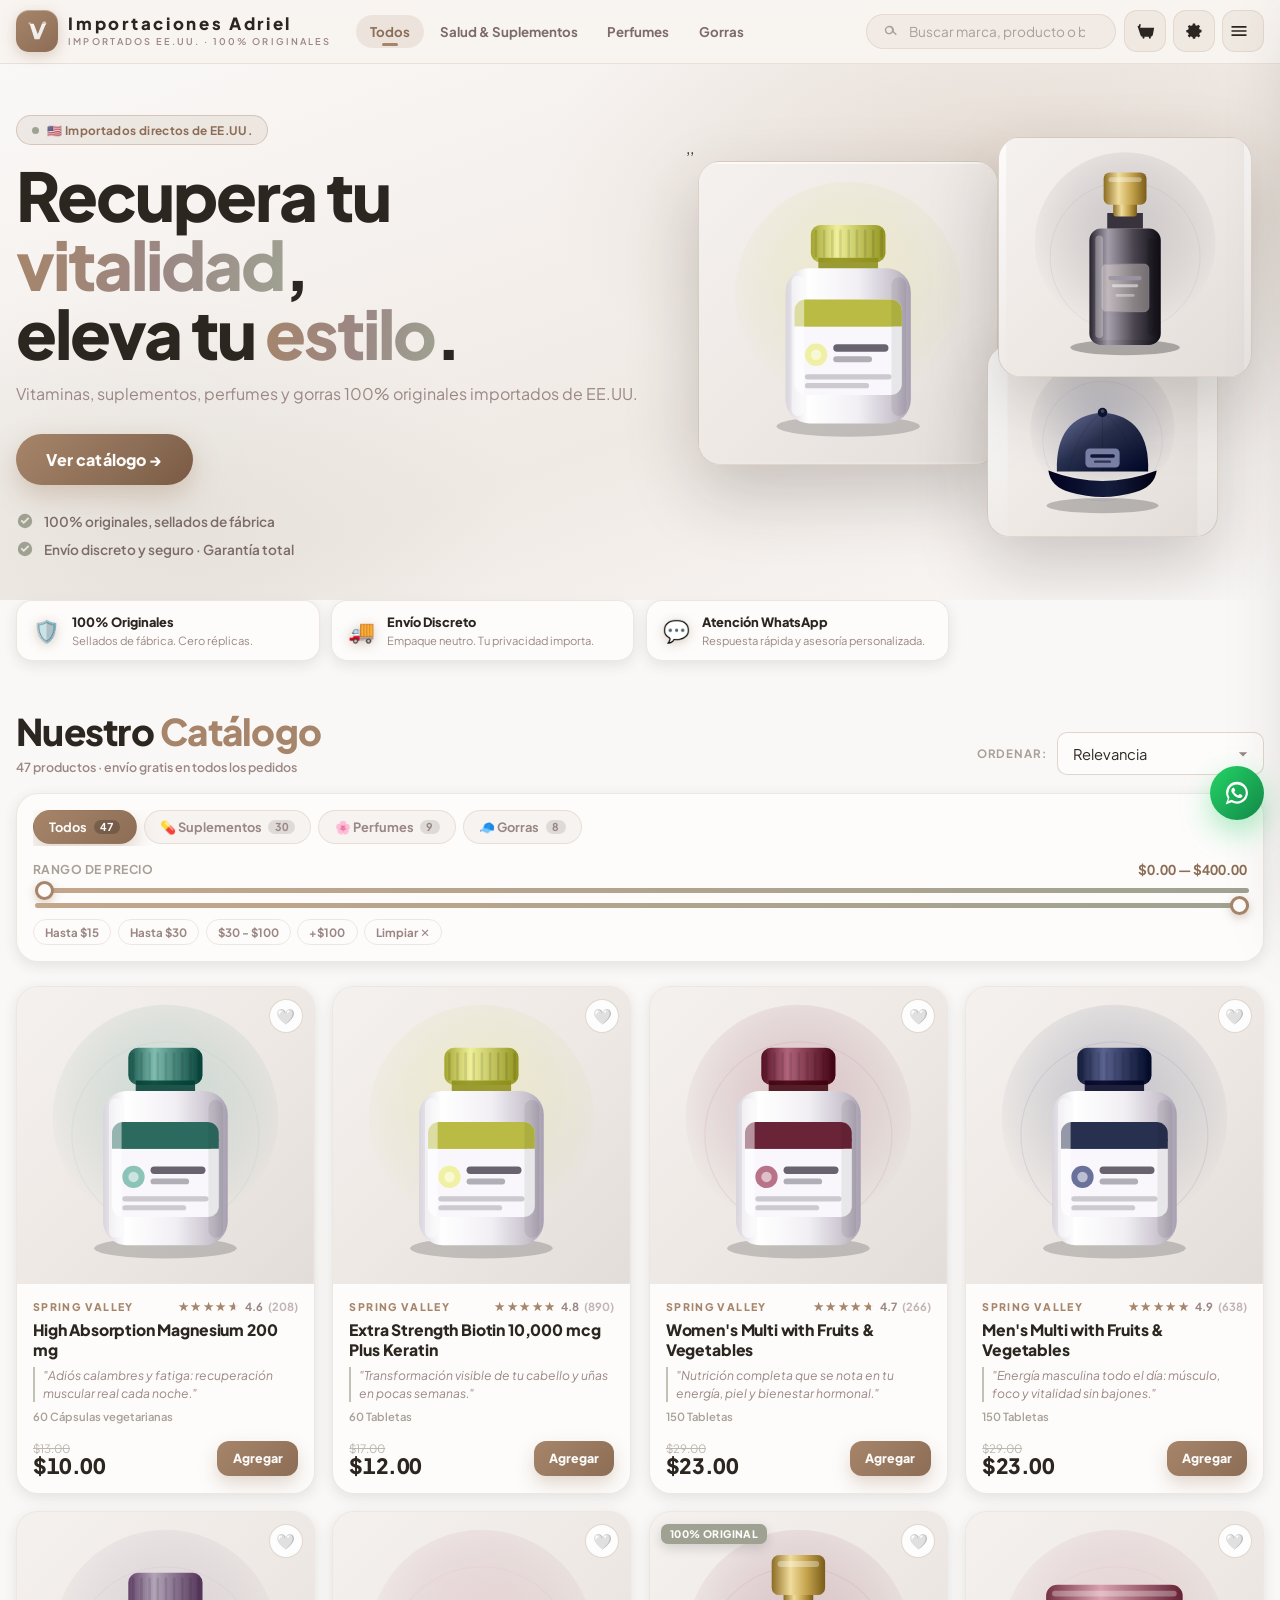
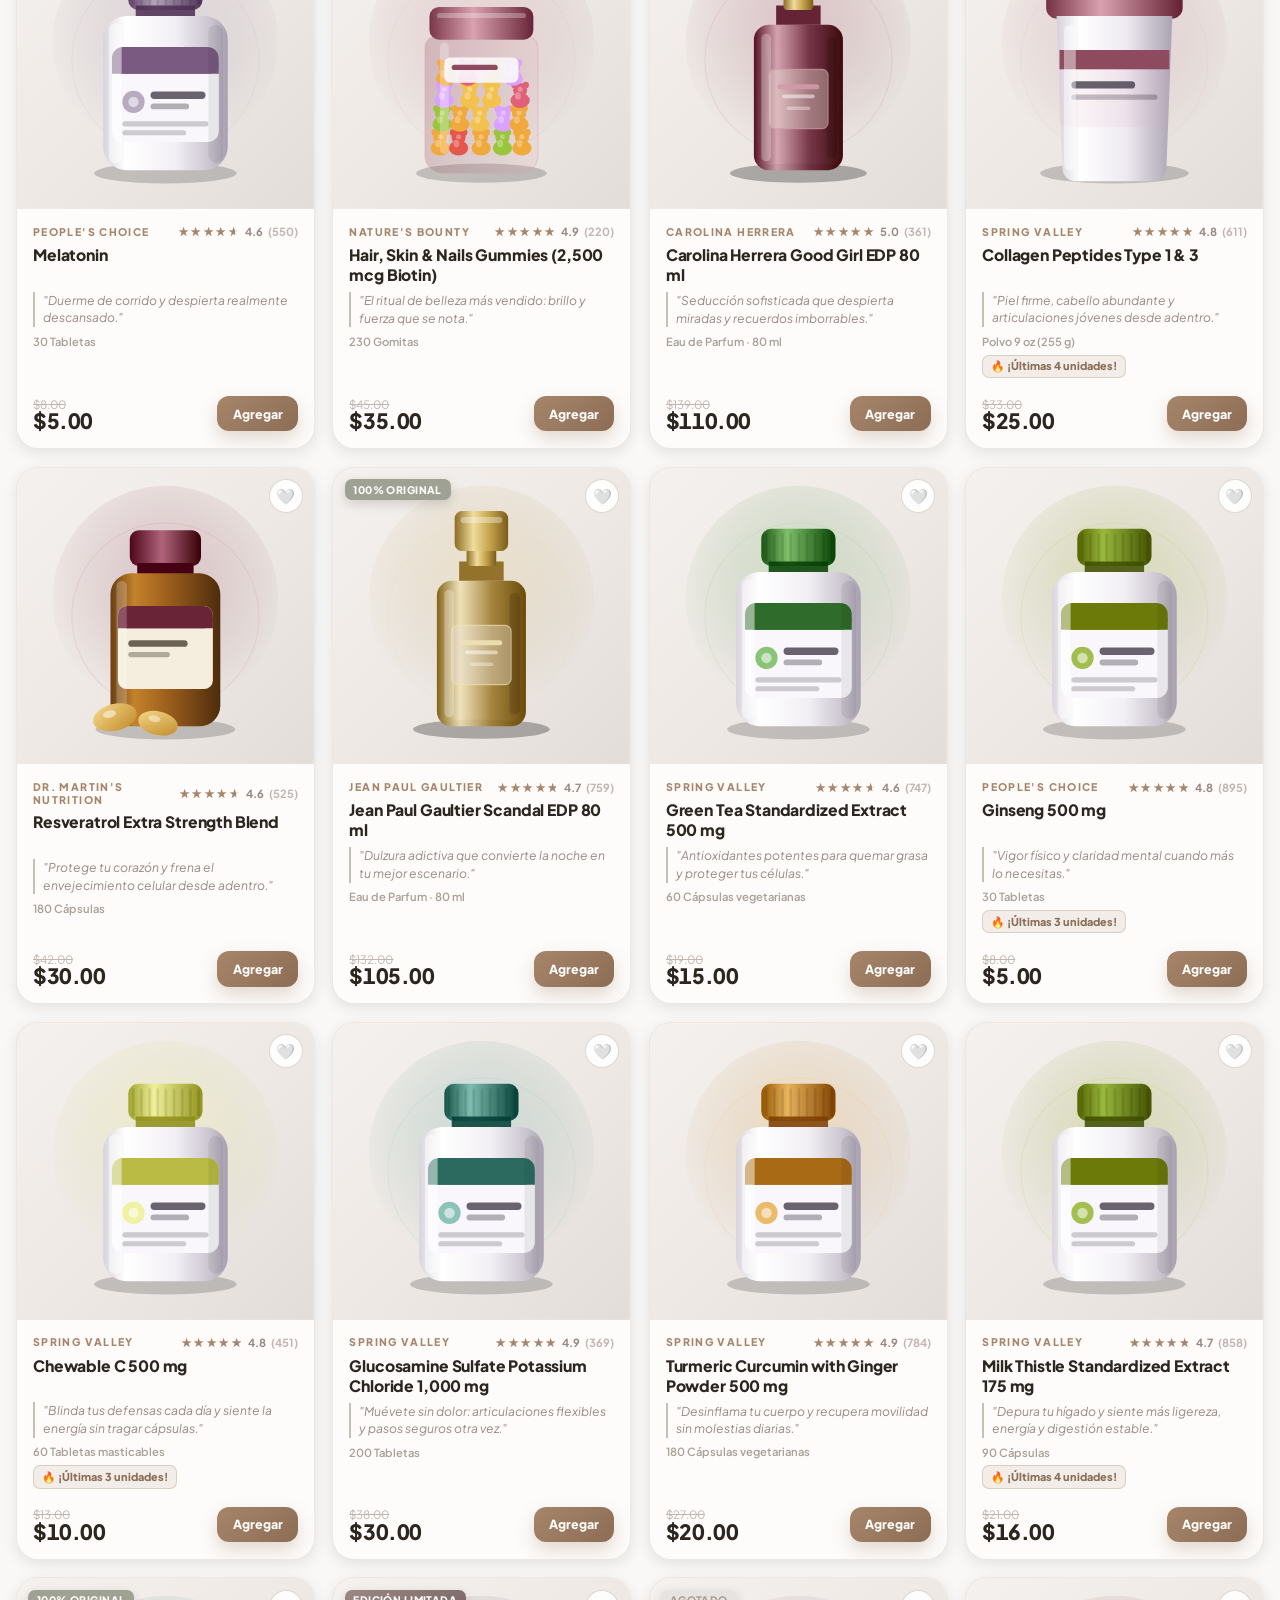
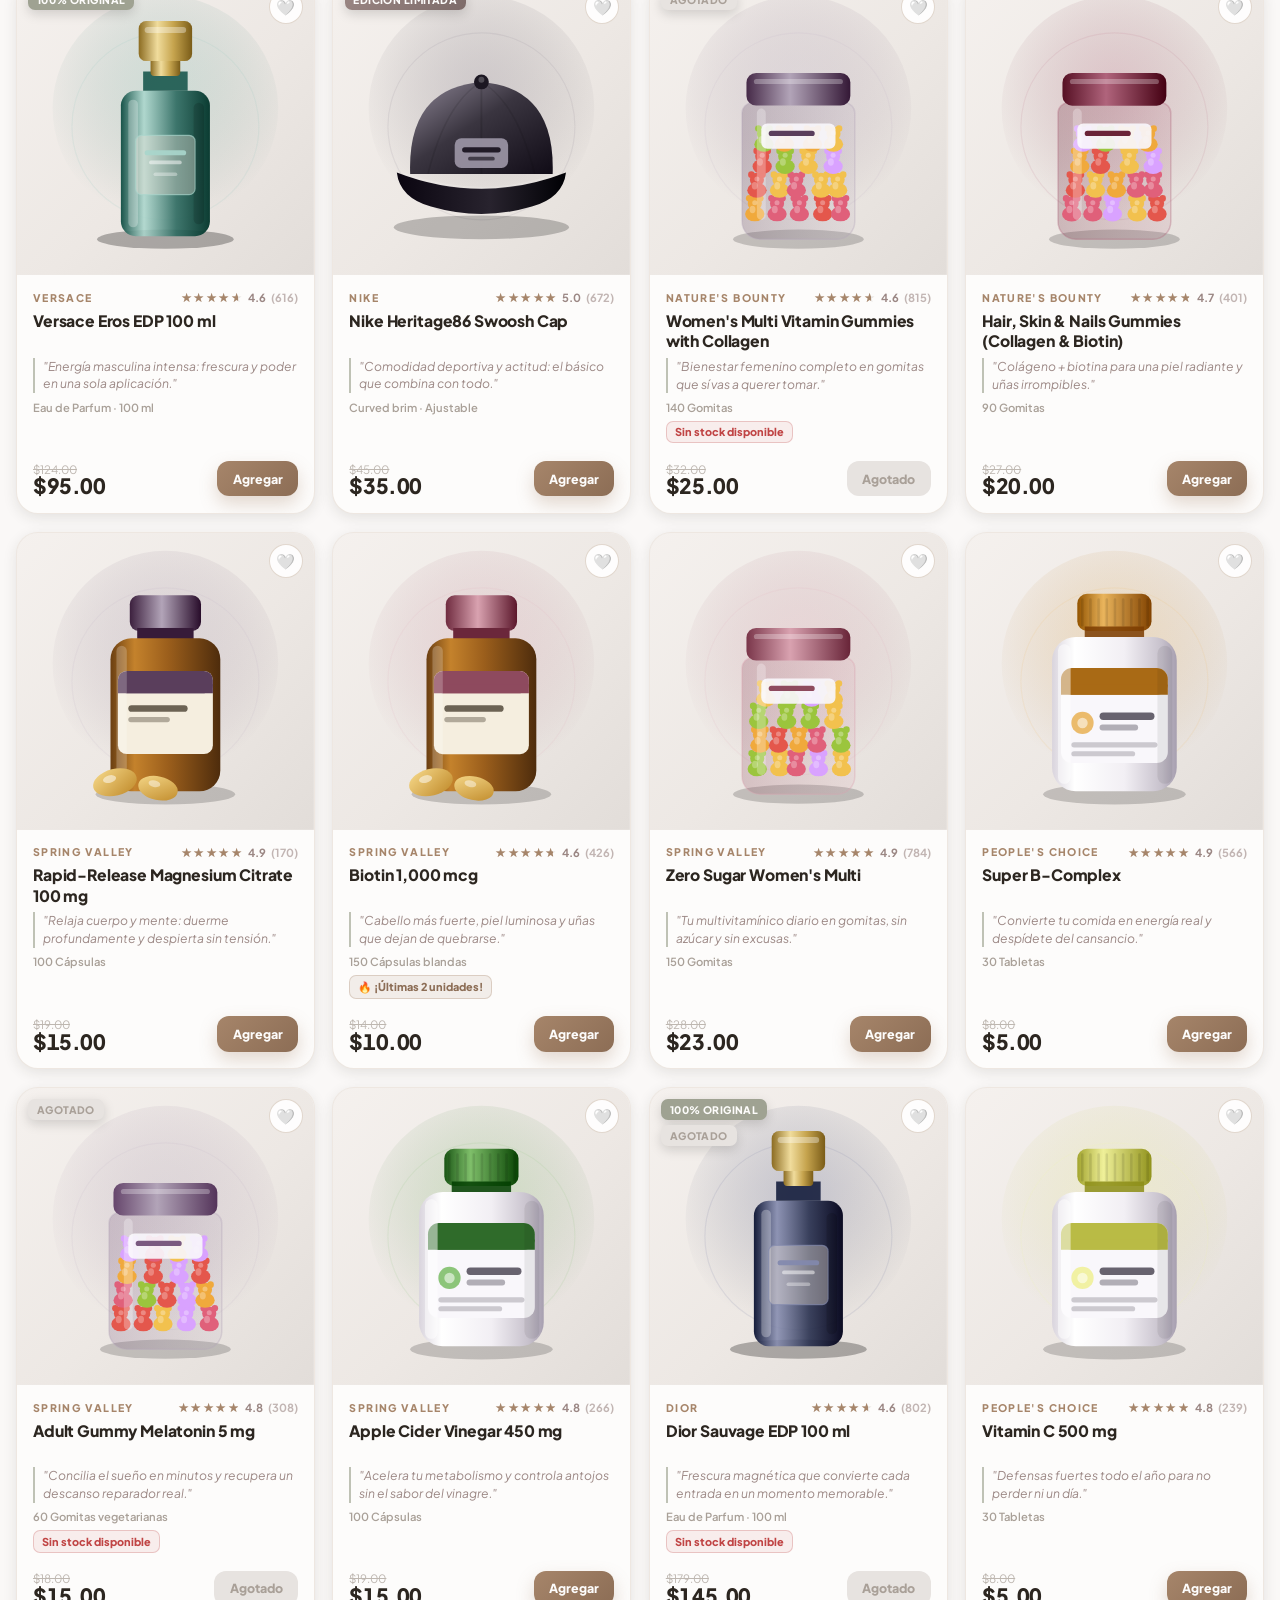
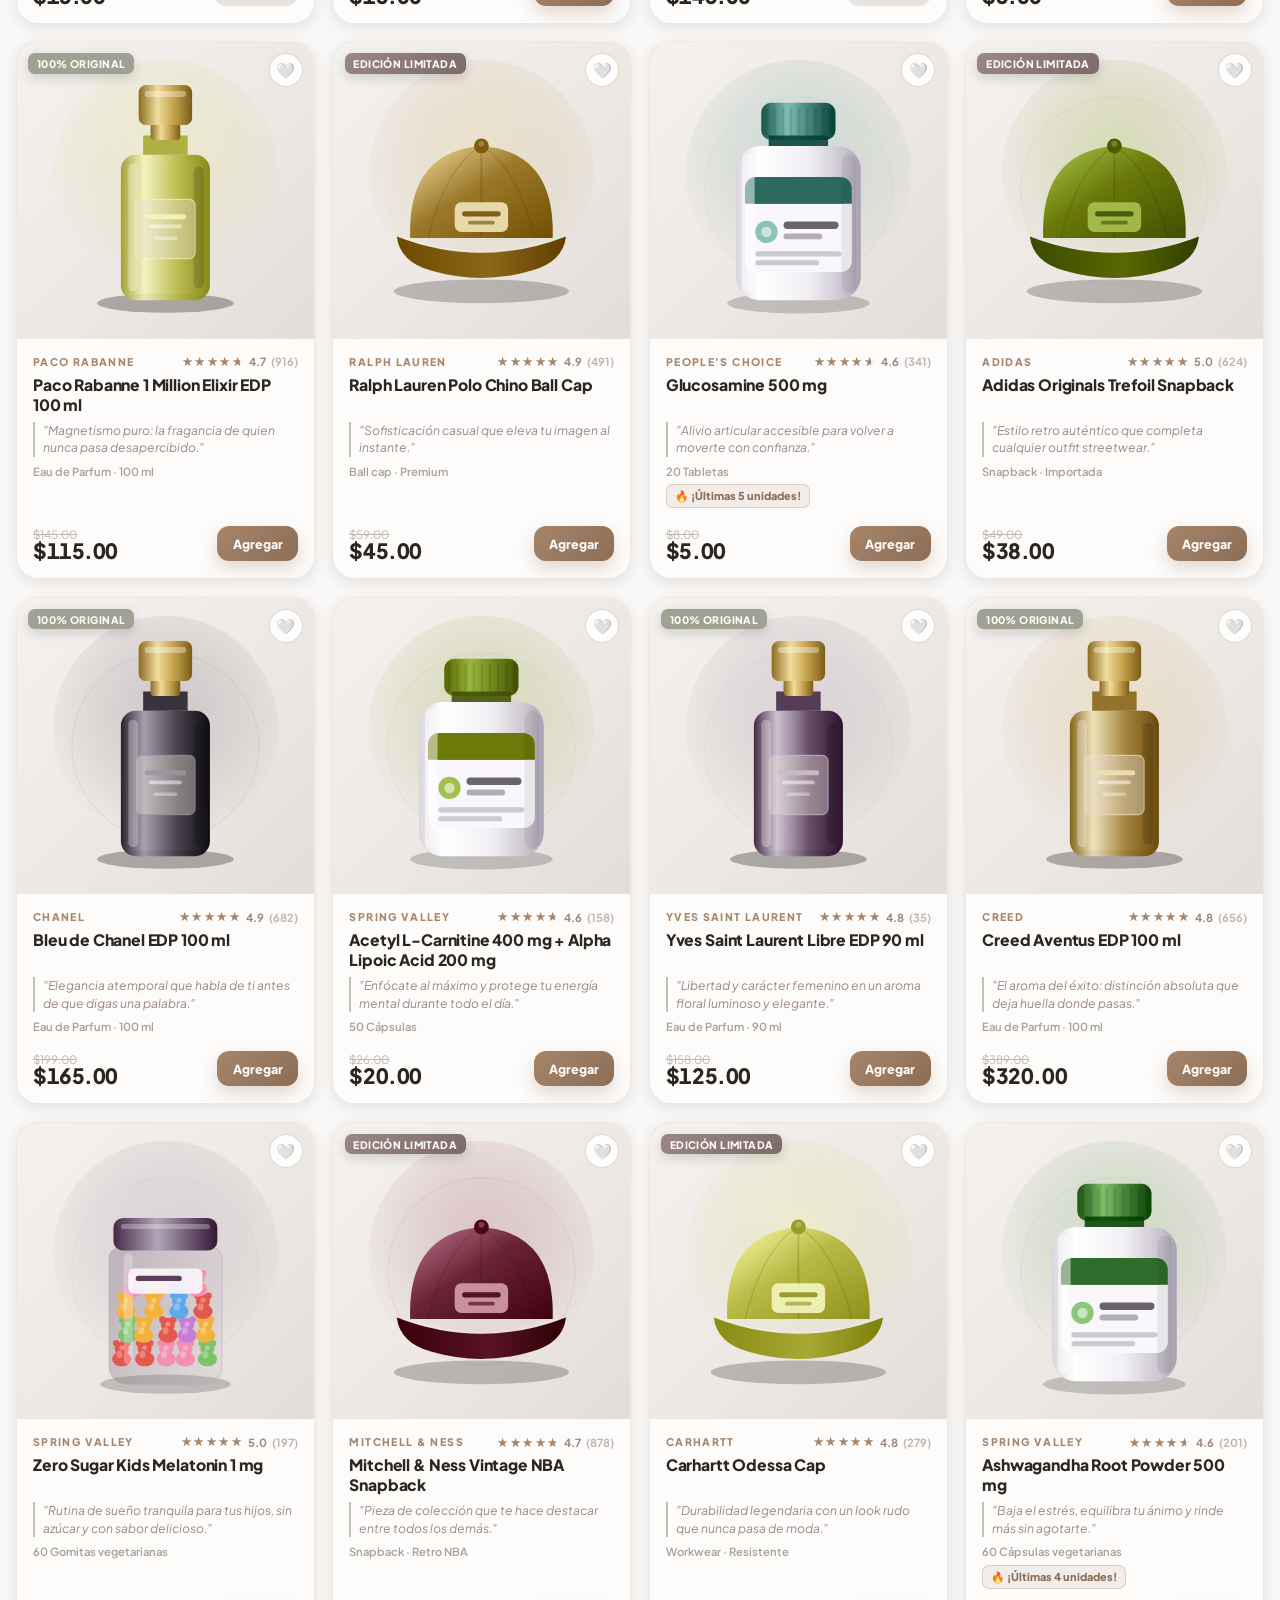
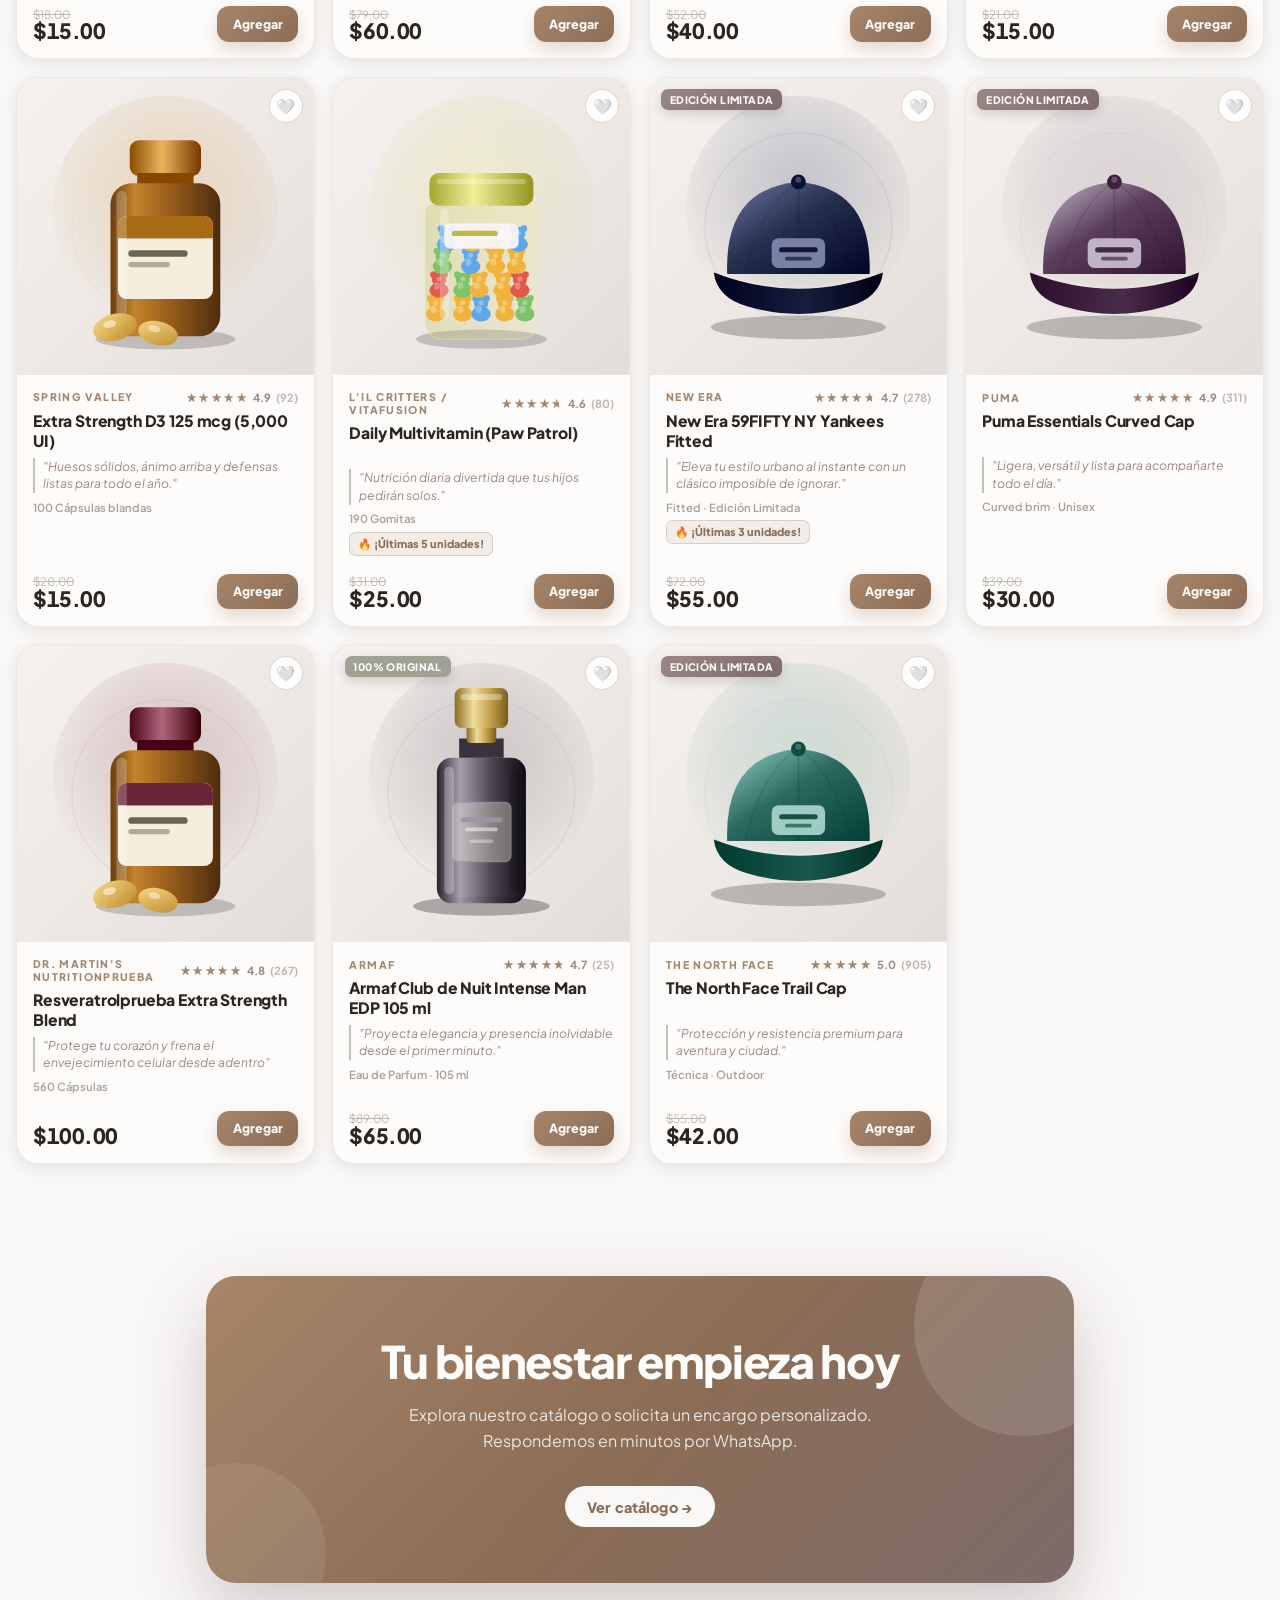
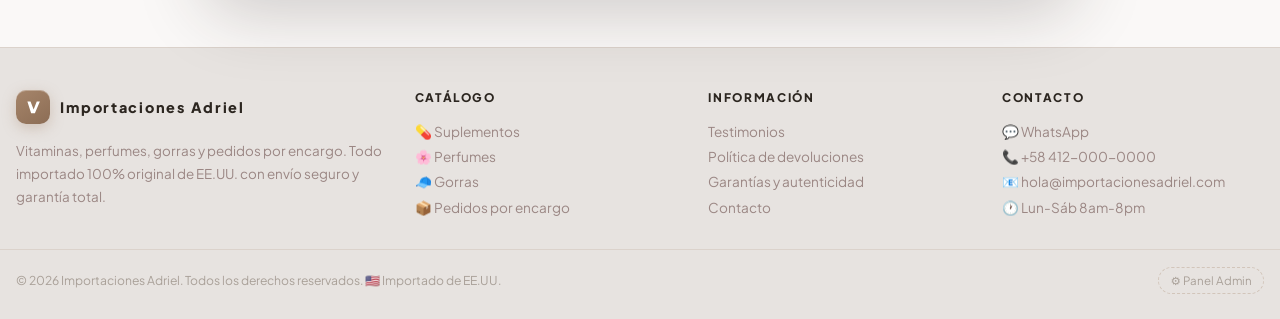
==== index.html @ 56ba7551 "inicio proyecto Tienda web" ====
<!DOCTYPE html>
<html lang="es">

<head>
  <meta charset="UTF-8" />
  <meta name="viewport" content="width=device-width, initial-scale=1.0" />
  <title>Importaciones Adriel · Productos Importados 100% Originales de EE.UU.</title>
  <meta name="description"
    content="Vitaminas, suplementos, perfumes y gorras importadas 100% originales de EE.UU. Pedidos por encargo de Amazon, Shein y más. Envío seguro y garantía total." />
  <link rel="icon"
    href="data:image/svg+xml,%3Csvg xmlns='http://www.w3.org/2000/svg' viewBox='0 0 64 64'%3E%3Crect width='64' height='64' rx='16' fill='%23A6856A'/%3E%3Cpath d='M16 18h9l11 26 11-26h9L38 50h-10z' fill='%23FDFCFB'/%3E%3C/svg%3E" />
  <link rel="stylesheet" href="styles.css" />
</head>

<body>

  <!-- ══════════ BARRA FLASH (DESACTIVADA; conservar para uso futuro) ══════════
<div class="flashbar" id="flashBar">
  <div class="flashbar-inner">
    <span class="flash-ico">⚡</span>
    <p class="flash-text">
      <strong>OFERTA RELÁMPAGO</strong> · Hasta <strong>-30%</strong> en suplementos, perfumes y gorras seleccionadas
      <span class="flash-timer" id="flashTimer" aria-live="polite">04h 12m 00s</span>
    </p>
    <a href="#tienda" class="flash-cta">Aprovechar ahora →</a>
  </div>
</div> -->

  <!-- ══════════ HEADER ══════════ -->
  <header id="siteHeader" class="hdr">
    <div class="hdr-inner">
      <a href="#" class="brand" aria-label="Importaciones Adriel inicio">
        <span class="brand-mark">
          <svg viewBox="0 0 64 64" aria-hidden="true">
            <defs>
              <linearGradient id="lgBrand" x1="0" y1="0" x2="1" y2="1">
                <stop offset="0" stop-color="#FAF8F7" />
                <stop offset="1" stop-color="#E7E3E0" />
              </linearGradient>
            </defs>
            <path d="M14 14h10l10 26 10-26h10L38 52h-12z" fill="url(#lgBrand)" />
            <circle cx="50" cy="13" r="5" fill="rgba(255,255,255,.55)" />
            <circle cx="14" cy="13" r="3" fill="rgba(255,255,255,.4)" />
          </svg>
        </span>
        <span class="brand-text">Importaciones Adriel<small>Importados EE.UU. · 100% Originales</small></span>
      </a>

      <nav class="nav-desktop" id="navDesktop" aria-label="Categorías">
        <button class="nav-link is-active" data-cat="all">Todos</button>
        <button class="nav-link" data-cat="suplementos">Salud &amp; Suplementos</button>
        <button class="nav-link" data-cat="perfumes">Perfumes</button>
        <button class="nav-link" data-cat="gorras">Gorras</button>
        <!--   <a class="nav-link" href="#encargos">Encargos</a> -->
      </nav>

      <div class="hdr-actions">
        <label class="search-desktop">
          <svg viewBox="0 0 24 24" aria-hidden="true">
            <path d="M10 4a6 6 0 105.2 9l4.3 4.3 1.4-1.4L16.6 11.6A6 6 0 0010 4zm0 2a4 4 0 110 8 4 4 0 010-8z" />
          </svg>
          <input id="searchDesktop" type="search" placeholder="Buscar marca, producto o beneficio…"
            autocomplete="off" />
        </label>
        <button id="cartBtn" class="icon-btn" aria-label="Abrir carrito">
          <svg viewBox="0 0 24 24" aria-hidden="true">
            <path
              d="M7 4h-2l-.6 2H3l3.6 11.2A3 3 0 009.5 19h9a3 3 0 002.9-2.2L23 8H6.2L7 4zm3.2 17.2a1.3 1.3 0 100-2.6 1.3 1.3 0 000 2.6zm7.6 0a1.3 1.3 0 100-2.6 1.3 1.3 0 000 2.6z" />
          </svg>
          <span class="cart-badge" id="cartBadge" style="display:none">0</span>
        </button>
        <button id="adminBtn" class="icon-btn" aria-label="Panel administrativo" title="Panel Admin">
          <svg viewBox="0 0 24 24" aria-hidden="true">
            <path
              d="M12 8.5A3.5 3.5 0 1015.5 12 3.5 3.5 0 0012 8.5zm9 4.9V10.6l-2.2-.4a7.6 7.6 0 00-.8-1.9l1.3-1.8-2-2-1.8 1.3a7.6 7.6 0 00-1.9-.8L13.4 3h-2.8l-.4 2.2a7.6 7.6 0 00-1.9.8L6.5 4.7l-2 2L5.8 8.5a7.6 7.6 0 00-.8 1.9l-2.2.4v2.8l2.2.4a7.6 7.6 0 00.8 1.9l-1.3 1.8 2 2 1.8-1.3a7.6 7.6 0 001.9.8l.4 2.2h2.8l.4-2.2a7.6 7.6 0 001.9-.8l1.8 1.3 2-2-1.3-1.8a7.6 7.6 0 00.8-1.9z" />
          </svg>
        </button>
        <button id="menuBtn" class="icon-btn" aria-label="Menú" aria-expanded="false" style="display:flex"
          aria-controls="mobileNav">
          <svg viewBox="0 0 24 24" aria-hidden="true">
            <path d="M3 6h18v2H3zm0 5h18v2H3zm0 5h18v2H3z" />
          </svg>
        </button>
      </div>
    </div>

    <nav class="mobile-nav" id="mobileNav" style="display:none" aria-label="Categorías móvil">
      <button class="nav-link is-active" data-cat="all">Todos</button>
      <button class="nav-link" data-cat="suplementos">💊 Suplementos</button>
      <button class="nav-link" data-cat="perfumes">🌸 Perfumes</button>
      <button class="nav-link" data-cat="gorras">🧢 Gorras</button>
      <!-- <a class="nav-link" href="#encargos">📦 Encargos</a> -->
    </nav>
  </header>

  <!-- ══════════ HERO ══════════ -->
  <section class="hero" aria-label="Bienvenida">
    <div class="hero-bg" aria-hidden="true"></div>
    <div class="hero-inner">
      <div class="hero-copy">
        <span class="pill"><span class="dot"></span>🇺🇸 Importados directos de EE.UU.</span>
        <h1>Recupera tu <em>vitalidad</em>,<br>eleva tu <em>estilo</em>.</h1>
        <p>Vitaminas, suplementos, perfumes y gorras 100% originales importados de EE.UU.</p><!-- Además, gestionamos tus
          pedidos por encargo de Amazon, Shein y más. -->
        <div class="hero-ctas">
          <a href="#tienda" class="btn btn-primary btn-lg">Ver catálogo →</a>
          <!--  <a href="#encargos" class="btn btn-ghost btn-lg">Hacer un encargo</a> -->
        </div>
        <ul class="hero-points" aria-label="Garantías">
          <li><svg viewBox="0 0 20 20">
              <path d="M10 2a8 8 0 100 16A8 8 0 0010 2zm-1.4 11.4L5.2 10l1.4-1.4 2 2 4.8-4.8 1.4 1.4z" />
            </svg>100% originales, sellados de fábrica</li>
          <!-- <li><svg viewBox="0 0 20 20">
              <path d="M10 2a8 8 0 100 16A8 8 0 0010 2zm-1.4 11.4L5.2 10l1.4-1.4 2 2 4.8-4.8 1.4 1.4z" />
            </svg>Gestión de encargos Amazon, Shein y más</li> -->
          <li><svg viewBox="0 0 20 20">
              <path d="M10 2a8 8 0 100 16A8 8 0 0010 2zm-1.4 11.4L5.2 10l1.4-1.4 2 2 4.8-4.8 1.4 1.4z" />
            </svg>Envío discreto y seguro · Garantía total</li>
        </ul>
      </div>
      <div class="hero-art" id="heroArt" aria-hidden="true"></div>
    </div>
  </section>

  <!-- ══════════ TRUST STRIP ══════════ -->
  <div class="trust-strip" role="list" aria-label="Nuestras garantías">
    <div class="trust-item" role="listitem">
      <span class="trust-ico" aria-hidden="true">🛡️</span>
      <div><strong>100% Originales</strong><small>Sellados de fábrica. Cero réplicas.</small></div>
    </div>
    <div class="trust-item" role="listitem">
      <span class="trust-ico" aria-hidden="true">🚚</span>
      <div><strong>Envío Discreto</strong><small>Empaque neutro. Tu privacidad importa.</small></div>
    </div>
    <!--  <div class="trust-item" role="listitem">
      <span class="trust-ico" aria-hidden="true">📦</span>
      <div><strong>Pedidos por Encargo</strong><small>Amazon, Shein, eBay y más.</small></div>
    </div> -->
    <div class="trust-item" role="listitem">
      <span class="trust-ico" aria-hidden="true">💬</span>
      <div><strong>Atención WhatsApp</strong><small>Respuesta rápida y asesoría personalizada.</small></div>
    </div>
  </div>

  <!-- ══════════ TIENDA ══════════ -->
  <section id="tienda" class="shop" aria-label="Catálogo de productos">
    <div class="shop-head">
      <div>
        <h2 class="section-title">Nuestro <span>Catálogo</span></h2>
        <p class="section-sub" id="resultCount">Cargando productos…</p>
      </div>
      <div class="sort-wrap">
        <label for="sortSelect">Ordenar:</label>
        <select id="sortSelect" class="select">
          <option value="relevance">Relevancia</option>
          <option value="price-asc">Precio: menor a mayor</option>
          <option value="price-desc">Precio: mayor a menor</option>
          <option value="rating">Mejor calificados</option>
          <option value="sold">Más vendidos</option>
          <!-- <option value="discount">Mayor descuento</option> -->
        </select>
      </div>
    </div>

    <!-- Toolbar de filtros -->
    <div class="toolbar" role="search" aria-label="Filtros">
      <!-- Búsqueda móvil -->
      <div class="search-mobile">
        <svg viewBox="0 0 24 24" aria-hidden="true">
          <path d="M10 4a6 6 0 105.2 9l4.3 4.3 1.4-1.4L16.6 11.6A6 6 0 0010 4zm0 2a4 4 0 110 8 4 4 0 010-8z" />
        </svg>
        <input id="searchMobile" type="search" placeholder="Buscar productos…" autocomplete="off" aria-label="Buscar" />
      </div>

      <!-- Chips de categoría -->
      <div class="chips" role="group" aria-label="Filtrar por categoría">
        <button class="chip is-active" data-cat="all">Todos <span class="chip-n" data-count="all">0</span></button>
        <button class="chip" data-cat="suplementos">💊 Suplementos <span class="chip-n"
            data-count="suplementos">0</span></button>
        <button class="chip" data-cat="perfumes">🌸 Perfumes <span class="chip-n"
            data-count="perfumes">0</span></button>
        <button class="chip" data-cat="gorras">🧢 Gorras <span class="chip-n" data-count="gorras">0</span></button>
      </div>

      <!-- Filtro de precio -->
      <div class="price-filter" role="group" aria-label="Rango de precio">
        <div class="price-filter-head">
          <span>Rango de precio</span>
          <strong id="priceLabel">$0.00 — $400.00</strong>
        </div>
        <div class="range-row">
          <input type="range" id="priceMin" min="0" max="400" step="5" value="0" aria-label="Precio mínimo" />
          <input type="range" id="priceMax" min="0" max="400" step="5" value="400" aria-label="Precio máximo" />
        </div>
        <div class="quick-ranges" id="quickRanges" role="group" aria-label="Rangos rápidos">
          <button class="mini-chip" data-min="0" data-max="15">Hasta $15</button>
          <button class="mini-chip" data-min="0" data-max="30">Hasta $30</button>
          <button class="mini-chip" data-min="30" data-max="100">$30 - $100</button>
          <button class="mini-chip" data-min="100" data-max="400">+$100</button>
          <button class="mini-chip" id="clearFilters">Limpiar ✕</button>
        </div>
      </div>
    </div>

    <!-- Grid de productos -->
    <div id="productGrid" class="grid-products" role="list" aria-label="Productos"></div>

    <!-- Estado vacío -->
    <div id="emptyState" class="hidden" role="status">
      <span aria-hidden="true">🔍</span>
      <h3>Sin resultados</h3>
      <p>No encontramos productos con tu búsqueda o filtros aplicados.</p>
      <button class="btn btn-ghost" id="emptyReset">Limpiar filtros</button>
    </div>

    <!-- Combo banner (DESACTIVADO; conservar para uso futuro)
  <div class="combo-banner" id="comboBanner" aria-label="Oferta combo">
    <div class="combo-glow" aria-hidden="true"></div>
    <div class="combo-copy">
      <span class="combo-tag">🎁 Combo Especial</span>
      <h3>Lleva 2 suplementos y obtén <strong id="comboDiscLabel">15%</strong> de descuento</h3>
      <p>Combina cualquier suplemento de nuestro catálogo. El descuento se aplica automáticamente al agregar al carrito.</p>
    </div>
    <a href="#tienda" class="btn btn-primary" data-cat="suplementos">Ver suplementos →</a>
  </div> -->
  </section>

  <!-- ══════════ PEDIDOS POR ENCARGO ══════════ -->
  <!-- <section id="encargos" class="encargos-section" aria-label="Pedidos por encargo">
  <div class="encargos-inner">
    <div class="encargo-copy">
      <span class="pill" style="margin-bottom:1rem;"><span class="dot"></span>Nuevo servicio</span>
      <h2>¿Viste algo en <em>Amazon</em> o <em>Shein</em>?</h2>
      <p>Te lo traemos. Gestionamos pedidos por encargo desde las principales plataformas de EE.UU. y el mundo. Solo comparte el link del producto y nosotros nos encargamos de todo.</p>
      <div class="platform-pills" role="list" aria-label="Plataformas disponibles">
        <span class="plat-pill" role="listitem">🛍️ Amazon</span>
        <span class="plat-pill" role="listitem">👗 Shein</span>
        <span class="plat-pill" role="listitem">🛒 eBay</span>
        <span class="plat-pill" role="listitem">🏪 Walmart</span>
        <span class="plat-pill" role="listitem">💄 iHerb</span>
        <span class="plat-pill" role="listitem">📦 Y más...</span>
      </div>
      <ul class="hero-points" style="margin-top:1.5rem;" aria-label="Cómo funciona">
        <li><svg viewBox="0 0 20 20"><path d="M10 2a8 8 0 100 16A8 8 0 0010 2zm-1.4 11.4L5.2 10l1.4-1.4 2 2 4.8-4.8 1.4 1.4z"/></svg>Comparte el link del producto</li>
        <li><svg viewBox="0 0 20 20"><path d="M10 2a8 8 0 100 16A8 8 0 0010 2zm-1.4 11.4L5.2 10l1.4-1.4 2 2 4.8-4.8 1.4 1.4z"/></svg>Te damos el precio final con envío incluido</li>
        <li><svg viewBox="0 0 20 20"><path d="M10 2a8 8 0 100 16A8 8 0 0010 2zm-1.4 11.4L5.2 10l1.4-1.4 2 2 4.8-4.8 1.4 1.4z"/></svg>Confirmamos y te entregamos en tu puerta</li>
      </ul>
    </div>

    <div class="encargo-form-card">
      <h3>📦 Solicitar un encargo</h3>
      <form id="encargoForm" class="form-grid" novalidate>
        <div class="field">
          <label for="encNombre">Tu nombre completo *</label>
          <input class="input" id="encNombre" name="nombre" placeholder="Ej. María González" autocomplete="name" />
          <span class="err-msg hidden" data-err-enc="nombre">Ingresa tu nombre (mín. 3 caracteres).</span>
        </div>
        <div class="field">
          <label for="encTelefono">WhatsApp / Teléfono *</label>
          <input class="input" id="encTelefono" name="telefono" inputmode="tel" placeholder="Ej. +58 412-000-0000" autocomplete="tel" />
          <span class="err-msg hidden" data-err-enc="telefono">Teléfono inválido (mín. 7 dígitos).</span>
        </div>
        <div class="field">
          <label for="encLink">Link del producto *</label>
          <input class="input" id="encLink" name="link" type="url" placeholder="https://www.amazon.com/dp/..." />
          <span class="err-msg hidden" data-err-enc="link">Pega el link completo del producto.</span>
        </div>
        <div class="form-2">
          <div class="field">
            <label for="encPlataforma">Plataforma</label>
            <select class="select" id="encPlataforma" name="plataforma">
              <option value="Amazon">Amazon</option>
              <option value="Shein">Shein</option>
              <option value="eBay">eBay</option>
              <option value="Walmart">Walmart</option>
              <option value="iHerb">iHerb</option>
              <option value="Otra">Otra</option>
            </select>
          </div>
          <div class="field">
            <label for="encCantidad">Cantidad</label>
            <input class="input" id="encCantidad" name="cantidad" type="number" min="1" max="50" value="1" />
          </div>
        </div>
        <div class="field">
          <label for="encNotas">Detalles adicionales (color, talla, variante…)</label>
          <textarea class="textarea" id="encNotas" name="notas" rows="2" placeholder="Talla M, color azul, modelo 2024…"></textarea>
        </div>
        <button type="submit" class="btn btn-primary btn-block btn-lg">
          <svg viewBox="0 0 32 32" style="width:18px;height:18px;fill:currentColor"><path d="M16 3C9 3 3.5 8.5 3.5 15.5c0 2.5.7 4.8 2 6.8L3 29l6.9-2.4c1.8 1 3.9 1.6 6.1 1.6 7 0 12.5-5.5 12.5-12.5S23 3 16 3z"/></svg>
          Enviar solicitud por WhatsApp
        </button>
        <p style="font-size:.74rem;color:var(--clay);text-align:center;margin:0">Tu solicitud se enviará directamente por WhatsApp. Sin pagos por adelantado.</p>
      </form>
    </div>
  </div>
</section> -->

  <!-- ══════════ TESTIMONIOS ══════════ -->
  <!-- <section id="testimonios" class="testimonios-section" aria-label="Testimonios de clientes">
  <div class="testimonios-inner">
    <div class="section-header">
      <p class="eyebrow">Prueba social</p>
      <h2>Miles ya confían en nosotros</h2>
    </div>
    <div class="testimonios-grid">
      <article class="testi-card">
        <div class="testi-stars" aria-label="5 estrellas">★★★★★</div>
        <p class="testi-text">"Recibí mi pedido en 24h, todo perfectamente empacado. El perfume importado original se nota desde el primer uso. ¡100% recomendado!"</p>
        <div class="testi-author">
          <img src="https://i.pravatar.cc/80?img=32" class="testi-avatar" alt="María G." loading="lazy" width="42" height="42" />
          <div><strong>María G.</strong><span>Cliente verificada ✓</span></div>
        </div>
      </article>
      <article class="testi-card">
        <div class="testi-stars" aria-label="5 estrellas">★★★★★</div>
        <p class="testi-text">"Las vitaminas llegaron selladas y con factura de importación. Se nota que son legítimas. Ya hice mi tercer pedido. Envío súper rápido."</p>
        <div class="testi-author">
          <img src="https://i.pravatar.cc/80?img=12" class="testi-avatar" alt="Carlos R." loading="lazy" width="42" height="42" />
          <div><strong>Carlos R.</strong><span>Cliente verificado ✓</span></div>
        </div>
      </article>
      <article class="testi-card">
        <div class="testi-stars" aria-label="5 estrellas">★★★★★</div>
        <p class="testi-text">"Pedí un encargo de Amazon y fue súper fácil. Me mandaron el precio en minutos y en 2 semanas ya tenía mi producto en casa. Excelente servicio."</p>
        <div class="testi-author">
          <img src="https://i.pravatar.cc/80?img=45" class="testi-avatar" alt="Andrea P." loading="lazy" width="42" height="42" />
          <div><strong>Andrea P.</strong><span>Cliente verificada ✓</span></div>
        </div>
      </article>
    </div>
  </div>
</section> -->

  <!-- ══════════ CTA FINAL ══════════ -->
  <section class="cta-section" aria-label="Llamada a la acción">
    <div class="cta-box">
      <div class="cta-inner">
        <h2>Tu bienestar empieza hoy</h2>
        <p>Explora nuestro catálogo o solicita un encargo personalizado. Respondemos en minutos por WhatsApp.</p>
        <div class="cta-btns">
          <a href="#tienda" class="btn"
            style="background:rgba(255,255,255,.95);color:var(--sand-2);font-weight:900;">Ver catálogo →</a>
          <!--   <a href="#encargos" class="btn btn-ghost" style="color:#fff;border-color:rgba(255,255,255,.5);">Hacer un
            encargo</a> -->
        </div>
      </div>
    </div>
  </section>

  <!-- ══════════ FOOTER ══════════ -->
  <footer id="contacto" class="site-footer" role="contentinfo">
    <div class="footer-inner">
      <div>
        <div class="brand" style="margin-bottom:.6rem;">
          <span class="brand-mark" style="width:34px;height:34px;border-radius:10px;">
            <svg viewBox="0 0 64 64" style="width:20px;height:20px;" aria-hidden="true">
              <path d="M14 14h10l10 26 10-26h10L38 52h-12z" fill="white" />
            </svg>
          </span>
          <span class="brand-text" style="font-size:.9rem;letter-spacing:.12em;">Importaciones Adriel</span>
        </div>
        <p class="footer-desc">Vitaminas, perfumes, gorras y pedidos por encargo. Todo importado 100% original de EE.UU.
          con envío seguro y garantía total.</p>
      </div>
      <div>
        <h4>Catálogo</h4>
        <a href="#tienda" class="footer-link" data-cat="suplementos">💊 Suplementos</a>
        <a href="#tienda" class="footer-link" data-cat="perfumes">🌸 Perfumes</a>
        <a href="#tienda" class="footer-link" data-cat="gorras">🧢 Gorras</a>
        <a href="#encargos" class="footer-link">📦 Pedidos por encargo</a>
      </div>
      <div>
        <h4>Información</h4>
        <a href="#testimonios" class="footer-link">Testimonios</a>
        <a href="#" class="footer-link">Política de devoluciones</a>
        <a href="#" class="footer-link">Garantías y autenticidad</a>
        <a href="#contacto" class="footer-link">Contacto</a>
      </div>
      <div>
        <h4>Contacto</h4>
        <a id="footerWhats" href="#" class="footer-link" target="_blank" rel="noopener">💬 WhatsApp</a>
        <span class="footer-link" style="cursor:default">📞 +58 412-000-0000</span>
        <span class="footer-link" style="cursor:default">📧 hola@importacionesadriel.com</span>
        <span class="footer-link" style="cursor:default">🕐 Lun-Sáb 8am-8pm</span>
      </div>
    </div>
    <div class="footer-bottom">
      <p>© <span id="year"></span> Importaciones Adriel. Todos los derechos reservados. 🇺🇸 Importado de EE.UU.</p>
      <button class="footer-admin" id="adminBtnFooter" aria-label="Acceso administrativo">⚙ Panel Admin</button>
    </div>
  </footer>

  <!-- ══════════ OVERLAY ══════════ -->
  <div class="overlay" id="overlay" aria-hidden="true"></div>

  <!-- ══════════ DRAWER CARRITO ══════════ -->
  <aside class="drawer" id="cartDrawer" role="dialog" aria-modal="true" aria-label="Carrito de compras">
    <div class="drawer-head">
      <div>
        <h3>🛒 Mi Carrito</h3>
        <p id="drawerCount">0 productos</p>
      </div>
      <button class="close-btn" data-close="cartDrawer" aria-label="Cerrar carrito">✕</button>
    </div>

    <div id="shipProgress" class="ship-progress">
      <p id="shipMsg">¡Agrega <strong>$100.00</strong> más para obtener <strong>ENVÍO GRATIS</strong>!</p>
      <div class="bar" id="shipBarWrap"><span id="shipBar"></span></div>
    </div>

    <div class="drawer-body" id="cartItems"></div>

    <div class="drawer-empty hidden" id="cartEmpty">
      <span aria-hidden="true">🛒</span>
      <h4>Tu carrito está vacío</h4>
      <p>Agrega productos para comenzar tu pedido.</p>
      <button class="btn btn-primary" data-close="cartDrawer">Explorar catálogo</button>
    </div>

    <div class="drawer-foot" id="cartFoot">
      <div id="comboNote" class="combo-note hidden"></div>
      <div class="sum-row"><span>Subtotal</span><strong id="sumSubtotal">$0.00</strong></div>
      <div class="sum-row discount" id="rowCombo" style="display:none"><span>Descuento combo</span><strong
          id="sumCombo">-$0.00</strong></div>
      <div class="sum-row"><span>Envío <small>(gratis en todos los pedidos)</small></span><strong
          id="sumShip">$0.00</strong></div>
      <div class="sum-row total"><span>Total</span><strong id="sumTotal">$0.00</strong></div>
      <button class="btn btn-primary btn-block btn-lg" id="goCheckout">Finalizar pedido por WhatsApp</button>
    </div>
  </aside>

  <!-- ══════════ MODAL VISTA RÁPIDA ══════════ -->
  <div class="modal" id="quickModal" role="dialog" aria-modal="true" aria-label="Vista rápida del producto">
    <div class="modal-card modal-lg">
      <button class="close-btn abs" data-close="quickModal" aria-label="Cerrar">✕</button>
      <div id="quickBody"></div>
    </div>
  </div>

  <!-- ══════════ MODAL CHECKOUT ══════════ -->
  <div class="modal" id="checkoutModal" role="dialog" aria-modal="true" aria-label="Finalizar pedido">
    <div class="modal-card modal-lg">
      <button class="close-btn abs" data-close="checkoutModal" aria-label="Cerrar">✕</button>
      <div id="checkoutBody"></div>
    </div>
  </div>

  <!-- ══════════ PANTALLA ADMIN ══════════ -->
  <div id="adminView" class="hidden"
    style="background:var(--bg, #FDFCFB); min-height:100vh; height:100vh; overflow-y:auto; position:fixed; top:0; left:0; right:0; z-index:99999; padding:2rem 1rem;">
    <div style="max-width: 1200px; margin: 0 auto; position: relative;">
      <button class="btn btn-ghost" data-close-admin aria-label="Cerrar panel" style="margin-bottom: 1rem;">← Volver a
        la tienda</button>
      <div id="adminBody"></div>
    </div>
  </div>

  <!-- ══════════ MODAL PIN ══════════ -->
  <div class="modal" id="pinModal" role="dialog" aria-modal="true" aria-label="Acceso admin">
    <div class="modal-card modal-sm">
      <button class="close-btn abs" data-close="pinModal" aria-label="Cerrar">✕</button>
      <div class="p-6 sm:p-8 text-center" style="padding:2rem 1.5rem;text-align:center;">
        <span class="pin-lock" aria-hidden="true">🔐</span>
        <h3 style="font-size:1.2rem;font-weight:900;margin:.8rem 0 .4rem;color:var(--ink);">Acceso restringido</h3>
        <p style="font-size:.85rem;color:var(--clay);margin:0 0 1.2rem;">Ingresa el PIN del administrador.</p>
        <input id="pinInput" type="password" inputmode="numeric" maxlength="8" class="input"
          style="text-align:center;font-size:1.4rem;letter-spacing:.5em;" placeholder="••••" aria-label="PIN" />
        <p class="pin-error hidden" id="pinError">PIN incorrecto. Intenta de nuevo.</p>
        <button class="btn btn-primary btn-block" id="pinSubmit" style="margin-top:1rem;">Entrar al panel</button>
        <!-- <p style="font-size:.72rem;color:var(--stone);margin-top:.8rem;">PIN de demostración: <strong style="color:var(--sand-2);">1234</strong></p> -->
      </div>
    </div>
  </div>

  <!-- ══════════ PRUEBA SOCIAL ══════════ -->
  <!-- <div class="proof" id="proofBox" aria-live="polite" aria-label="Actividad reciente"></div> -->

  <!-- ══════════ TOASTS ══════════ -->
  <div class="toasts" id="toastBox" aria-live="polite" aria-label="Notificaciones"></div>

  <!-- ══════════ WHATSAPP FLOTANTE ══════════ -->
  <a href="#" id="waFloat" class="wa-float" target="_blank" rel="noopener" aria-label="Contactar por WhatsApp">
    <svg viewBox="0 0 32 32" aria-hidden="true">
      <path
        d="M16 3C9 3 3.5 8.5 3.5 15.5c0 2.5.7 4.8 2 6.8L3 29l6.9-2.4c1.8 1 3.9 1.6 6.1 1.6 7 0 12.5-5.5 12.5-12.5S23 3 16 3zm0 22.6c-2 0-3.9-.6-5.5-1.6l-.4-.2-4.1 1.4 1.4-4-.3-.4a10 10 0 1118.9-5.3c0 5.5-4.5 10.1-10 10.1zm5.6-7.4c-.3-.2-1.8-.9-2.1-1s-.5-.2-.7.1-.8 1-1 1.2-.4.2-.7.1a8.2 8.2 0 01-2.4-1.5 9 9 0 01-1.7-2.1c-.2-.3 0-.5.1-.6l.5-.6.3-.5v-.5l-1-2.2c-.2-.5-.5-.5-.7-.5h-.6a1.2 1.2 0 00-.9.4A3.6 3.6 0 009.5 13c0 1.5 1.1 3 1.3 3.2s2.2 3.5 5.4 4.8c2 .8 2.8.9 3.8.8.6-.1 1.8-.7 2-1.4s.3-1.3.2-1.4z" />
    </svg>
  </a>

  <script src="script.js"></script>
</body>

</html>
---- styles.css ----
﻿/* ═══════════════════════════════════════════════════════════
   Importaciones Adriel · styles.css
   Paleta cálida: arena, piedra, salvia
   sand #A6856A · pearl #E7E3E0 · stone #A9A098
   clay #9B8784 · sage #9FA292
   ═══════════════════════════════════════════════════════════ */
@import url('https://fonts.googleapis.com/css2?family=Plus+Jakarta+Sans:wght@300;400;500;600;700;800;900&display=swap');

:root {
  --sand: #A6856A;
  --sand-2: #8C6D55;
  --sand-light: #C4A68A;
  --pearl: #E7E3E0;
  --pearl-2: #F5F2F0;
  --pearl-3: #FAF8F7;
  --stone: #A9A098;
  --stone-2: #8E8880;
  --clay: #9B8784;
  --clay-2: #7D6B69;
  --sage: #9FA292;
  --sage-2: #7E8572;
  --sage-light: #BFC2B5;
  --ink: #2C2620;
  --ink-2: #3D3530;
  --white: #FDFCFB;
  --line: rgba(166,133,106,.18);
  --line-2: rgba(166,133,106,.32);
  --shadow-sm: 0 4px 14px rgba(44,38,32,.10);
  --shadow-md: 0 14px 34px rgba(44,38,32,.14);
  --shadow-lg: 0 28px 70px rgba(44,38,32,.22);
  --r-sm: 10px; --r-md: 16px; --r-lg: 22px; --r-xl: 30px;
  --ease: cubic-bezier(.22,.9,.28,1);
}

*, *::before, *::after { box-sizing: border-box; }
html { scroll-behavior: smooth; -webkit-text-size-adjust: 100%; }
body {
  margin: 0;
  background: var(--pearl-3);
  color: var(--ink);
  font-family: 'Plus Jakarta Sans', system-ui, sans-serif;
  min-height: 100vh;
  overflow-x: hidden;
  -webkit-font-smoothing: antialiased;
}
body.no-scroll { overflow: hidden; }
img, svg { display: block; max-width: 100%; }
button, input, select, textarea { font-family: inherit; font-size: inherit; color: inherit; }
button { cursor: pointer; border: 0; background: none; }
a { color: inherit; text-decoration: none; }
.hidden { display: none !important; }

/* ── Scrollbars ── */
.scroll-slim::-webkit-scrollbar { width: 6px; height: 6px; }
.scroll-slim::-webkit-scrollbar-track { background: rgba(166,133,106,.08); border-radius: 20px; }
.scroll-slim::-webkit-scrollbar-thumb { background: linear-gradient(var(--sand), var(--sage)); border-radius: 20px; }

/* ═══ BOTONES ═══ */
.btn {
  display: inline-flex; align-items: center; justify-content: center; gap: .5rem;
  padding: .72rem 1.35rem; border-radius: 999px; font-weight: 800; font-size: .9rem;
  letter-spacing: .01em; transition: transform .22s var(--ease), box-shadow .22s var(--ease), background .22s, color .22s, opacity .2s;
  white-space: nowrap; position: relative; overflow: hidden;
}
.btn:active { transform: scale(.97); }
.btn-primary { background: linear-gradient(135deg,var(--sand),var(--sand-2) 60%,#7A5A44); color: var(--white); box-shadow: 0 10px 26px rgba(166,133,106,.36); }
.btn-primary:hover { transform: translateY(-2px); box-shadow: 0 16px 34px rgba(166,133,106,.44); }
.btn-primary::after { content: ""; position: absolute; inset: 0; background: linear-gradient(100deg,transparent 20%,rgba(255,255,255,.4) 50%,transparent 80%); transform: translateX(-120%); }
.btn-primary:hover::after { animation: shimmer .85s var(--ease) forwards; }
.btn-ghost { background: rgba(166,133,106,.1); color: var(--ink); border: 1px solid var(--line-2); }
.btn-ghost:hover { background: rgba(166,133,106,.2); transform: translateY(-2px); }
.btn-sage { background: linear-gradient(135deg,var(--sage),var(--sage-2)); color: var(--white); box-shadow: 0 10px 26px rgba(159,162,146,.3); }
.btn-sage:hover { transform: translateY(-2px); box-shadow: 0 16px 34px rgba(159,162,146,.4); }
.btn-danger { background: rgba(180,60,60,.1); color: #C04444; border: 1px solid rgba(180,60,60,.3); }
.btn-danger:hover { background: rgba(180,60,60,.2); }
.btn-lg { padding: .95rem 1.9rem; font-size: 1rem; }
.btn-sm { padding: .5rem 1rem; font-size: .8rem; }
.btn-block { width: 100%; }
.btn:disabled { opacity: .45; cursor: not-allowed; transform: none !important; }

/* ═══ INPUTS ═══ */
.input, .select, .textarea {
  width: 100%; background: var(--white); border: 1.5px solid var(--line-2);
  border-radius: var(--r-sm); padding: .72rem .95rem; outline: none;
  transition: border-color .2s, box-shadow .2s, background .2s; font-size: .92rem; color: var(--ink);
}
.input::placeholder, .textarea::placeholder { color: var(--stone); }
.input:focus, .select:focus, .textarea:focus { border-color: var(--sand); box-shadow: 0 0 0 4px rgba(166,133,106,.14); background: #fff; }
.select { appearance: none; background-image: url("data:image/svg+xml,%3Csvg xmlns='http://www.w3.org/2000/svg' viewBox='0 0 24 24' fill='%239B8784'%3E%3Cpath d='M7 10l5 5 5-5z'/%3E%3C/svg%3E"); background-repeat: no-repeat; background-position: right .6rem center; background-size: 20px; padding-right: 2.2rem; }
.select option { background: #fff; color: var(--ink); }
.textarea { min-height: 88px; resize: vertical; }
.field { display: flex; flex-direction: column; gap: .35rem; }
.field > label { font-size: .74rem; font-weight: 700; letter-spacing: .06em; text-transform: uppercase; color: var(--clay); }
.err-msg { font-size: .72rem; color: #C04444; font-weight: 600; }
.input.is-invalid, .textarea.is-invalid { border-color: #C04444; box-shadow: 0 0 0 4px rgba(192,68,68,.12); }

/* ═══ FLASH BAR ═══ */
.flashbar { background: linear-gradient(90deg, var(--sand), var(--sand-2) 40%, var(--clay)); color: var(--white); position: relative; z-index: 45; }
.flashbar-inner { max-width: 1400px; margin: 0 auto; padding: .5rem 1rem; display: flex; align-items: center; gap: .7rem; justify-content: center; text-align: center; }
.flash-ico { font-size: 1rem; animation: flashPulse 1.4s infinite; }
.flash-text { font-size: .78rem; font-weight: 600; margin: 0; display: flex; align-items: center; gap: .5rem; flex-wrap: wrap; justify-content: center; }
.flash-timer { font-variant-numeric: tabular-nums; background: rgba(0,0,0,.28); color: var(--pearl); padding: .15rem .55rem; border-radius: 999px; font-weight: 800; letter-spacing: .04em; animation: tick 1s infinite; }
.flash-cta { font-size: .76rem; font-weight: 900; text-decoration: underline; text-underline-offset: 3px; white-space: nowrap; }
@media (max-width:560px){ .flash-cta { display: none; } .flash-text { font-size: .7rem; } }

/* ═══ HEADER ═══ */
.hdr { position: sticky; top: 0; z-index: 40; background: rgba(247,243,240,.88); backdrop-filter: blur(18px) saturate(150%); -webkit-backdrop-filter: blur(18px); border-bottom: 1px solid var(--line); transition: box-shadow .3s, background .3s; }
.hdr.scrolled { background: rgba(247,243,240,.97); box-shadow: 0 8px 24px rgba(44,38,32,.12); }
.hdr-inner { max-width: 1400px; margin: 0 auto; padding: .65rem 1rem; display: flex; align-items: center; gap: 1rem; }
.brand { display: flex; align-items: center; gap: .65rem; flex-shrink: 0; }
.brand-mark { width: 42px; height: 42px; border-radius: 13px; background: linear-gradient(145deg,var(--sand),var(--sand-2)); display: grid; place-items: center; box-shadow: 0 4px 14px rgba(166,133,106,.35), inset 0 1px 0 rgba(255,255,255,.3); }
.brand-mark svg { width: 26px; height: 26px; }
.brand-text { display: flex; flex-direction: column; line-height: 1; font-weight: 900; letter-spacing: .16em; font-size: 1.05rem; color: var(--ink); }
.brand-text small { font-size: .58rem; letter-spacing: .22em; font-weight: 600; color: var(--clay); margin-top: .28rem; text-transform: uppercase; }

.nav-desktop { display: none; gap: .15rem; margin-left: .6rem; }
@media (min-width:1024px){ .nav-desktop { display: flex; } }
.nav-link { position: relative; padding: .5rem .85rem; border-radius: 999px; font-size: .83rem; font-weight: 700; color: var(--clay-2); transition: color .2s, background .2s; }
.nav-link:hover { color: var(--ink); background: rgba(166,133,106,.12); }
.nav-link.is-active { color: var(--sand-2); background: rgba(166,133,106,.15); }
.nav-link.is-active::after { content: ""; position: absolute; left: 50%; bottom: .12rem; transform: translateX(-50%); width: 16px; height: 3px; border-radius: 3px; background: var(--sand); }

.hdr-actions { display: flex; align-items: center; gap: .45rem; margin-left: auto; }
.search-desktop { display: none; align-items: center; gap: .5rem; background: rgba(166,133,106,.08); border: 1.5px solid var(--line); border-radius: 999px; padding: .45rem .9rem; min-width: 250px; transition: border-color .2s, background .2s; }
.search-desktop:focus-within { border-color: var(--sand); background: rgba(255,255,255,.9); }
@media (min-width:1280px){ .search-desktop { display: flex; } }
.search-desktop svg { width: 17px; height: 17px; fill: var(--stone); flex-shrink: 0; }
.search-desktop input { background: none; border: 0; outline: none; width: 100%; font-size: .85rem; color: var(--ink); }
.search-desktop input::placeholder { color: var(--stone); }

.icon-btn { position: relative; width: 42px; height: 42px; border-radius: 13px; display: grid; place-items: center; background: rgba(166,133,106,.1); border: 1.5px solid var(--line); transition: background .2s, transform .2s, border-color .2s; }
.icon-btn:hover { background: rgba(166,133,106,.22); border-color: var(--sand-light); transform: translateY(-2px); }
.icon-btn svg { width: 20px; height: 20px; fill: var(--ink); }
.cart-badge { position: absolute; top: -6px; right: -6px; min-width: 21px; height: 21px; padding: 0 5px; border-radius: 999px; background: linear-gradient(135deg,var(--sand),var(--sand-2)); color: var(--white); font-size: .68rem; font-weight: 900; display: grid; place-items: center; border: 2px solid var(--pearl-3); font-variant-numeric: tabular-nums; }
.cart-badge.bump { animation: badgeBounce .55s var(--ease); }

.mobile-nav { display: flex; gap: .4rem; overflow-x: auto; padding: .1rem 1rem .7rem; scrollbar-width: none; }
.mobile-nav::-webkit-scrollbar { display: none; }
@media (min-width:1024px){ .mobile-nav { display: none; } }
.mobile-nav .nav-link { flex-shrink: 0; border: 1.5px solid var(--line); background: rgba(166,133,106,.06); }

/* ═══ HERO ═══ */
.hero { position: relative; overflow: hidden; padding: 3.2rem 0 2.6rem; background: linear-gradient(160deg, var(--pearl-3) 0%, rgba(230,220,210,.5) 60%, var(--pearl-3) 100%); }
.hero-bg { position: absolute; inset: 0; background:
  radial-gradient(700px 380px at 78% 22%, rgba(166,133,106,.18), transparent 65%),
  radial-gradient(560px 320px at 12% 82%, rgba(159,162,146,.15), transparent 65%);
  pointer-events: none; }
.hero-inner { position: relative; max-width: 1400px; margin: 0 auto; padding: 0 1rem; display: grid; gap: 2.4rem; align-items: center; grid-template-columns: 1fr; }
@media (min-width:1024px){ .hero-inner { grid-template-columns: 1.05fr .95fr; gap: 2rem; } }
.pill { display: inline-flex; align-items: center; gap: .5rem; padding: .42rem .95rem; border-radius: 999px; background: rgba(166,133,106,.12); border: 1.5px solid rgba(166,133,106,.35); color: var(--sand-2); font-size: .74rem; font-weight: 700; letter-spacing: .03em; }
.pill .dot { width: 7px; height: 7px; border-radius: 50%; background: var(--sage); animation: pulseRing 1.8s infinite; }
.hero-copy h1 { font-size: clamp(2.3rem,6.4vw,4.2rem); line-height: 1.02; font-weight: 900; letter-spacing: -.03em; margin: 1rem 0 .9rem; color: var(--ink); }
.hero-copy h1 em { font-style: normal; background: linear-gradient(100deg,var(--sand),var(--clay) 55%,var(--sage)); -webkit-background-clip: text; background-clip: text; color: transparent; }
.hero-copy p { color: var(--clay); font-size: 1rem; line-height: 1.68; max-width: 56ch; margin: 0 0 1.6rem; }
.hero-ctas { display: flex; flex-wrap: wrap; gap: .7rem; }
.hero-points { list-style: none; padding: 0; margin: 1.7rem 0 0; display: grid; gap: .6rem; }
.hero-points li { display: flex; align-items: center; gap: .6rem; font-size: .85rem; color: var(--clay-2); font-weight: 600; }
.hero-points svg { width: 18px; height: 18px; fill: var(--sage); flex-shrink: 0; }

.hero-art { position: relative; height: 330px; }
@media (min-width:640px){ .hero-art { height: 400px; } }
.float-card { position: absolute; border-radius: var(--r-lg); overflow: hidden; background: linear-gradient(160deg, var(--white), var(--pearl)); border: 1.5px solid var(--line-2); box-shadow: var(--shadow-lg); animation: floaty 6s ease-in-out infinite; }
.float-card .art { width: 100%; height: 100%; }
.float-card.fc1 { width: 52%; height: 76%; left: 2%; top: 6%; animation-delay: 0s; }
.float-card.fc2 { width: 44%; height: 60%; right: 2%; top: 0; animation-delay: -2s; z-index: 2; }
.float-card.fc3 { width: 40%; height: 48%; right: 8%; bottom: 0; animation-delay: -4s; }
.hero-badge { position: absolute; left: 50%; bottom: 2%; transform: translateX(-50%); z-index: 3; background: var(--white); border: 1.5px solid rgba(166,133,106,.45); border-radius: 999px; padding: .45rem .95rem; font-size: .72rem; font-weight: 800; color: var(--sand-2); display: flex; align-items: center; gap: .4rem; box-shadow: var(--shadow-md); white-space: nowrap; }

/* ═══ TRUST STRIP ═══ */
.trust-strip { max-width: 1400px; margin: 0 auto; padding: 0 1rem 1.4rem; display: grid; gap: .7rem; grid-template-columns: repeat(2,1fr); }
@media (min-width:900px){ .trust-strip { grid-template-columns: repeat(4,1fr); } }
.trust-item { display: flex; align-items: center; gap: .75rem; padding: .85rem 1rem; border-radius: var(--r-md); background: var(--white); border: 1.5px solid var(--line); box-shadow: var(--shadow-sm); transition: transform .25s var(--ease), border-color .25s, box-shadow .25s; }
.trust-item:hover { transform: translateY(-3px); border-color: var(--sand-light); box-shadow: var(--shadow-md); }
.trust-ico { font-size: 1.35rem; filter: drop-shadow(0 2px 6px rgba(166,133,106,.4)); }
.trust-item strong { display: block; font-size: .8rem; font-weight: 800; line-height: 1.25; color: var(--ink); }
.trust-item small { display: block; font-size: .7rem; color: var(--clay); margin-top: .15rem; }

/* ═══ SHOP ═══ */
.shop { max-width: 1400px; margin: 0 auto; padding: 1.5rem 1rem 3rem; }
.shop-head { display: flex; flex-wrap: wrap; gap: 1rem; align-items: flex-end; justify-content: space-between; margin-bottom: 1.1rem; }
.section-title { font-size: clamp(1.6rem,3.6vw,2.3rem); font-weight: 900; letter-spacing: -.02em; margin: 0; color: var(--ink); }
.section-title span { color: var(--sand); }
.section-sub { margin: .3rem 0 0; color: var(--clay); font-size: .85rem; font-weight: 600; }
.sort-wrap { display: flex; align-items: center; gap: .6rem; }
.sort-wrap label { font-size: .72rem; text-transform: uppercase; letter-spacing: .08em; color: var(--stone); font-weight: 700; }
.sort-wrap .select { min-width: 190px; }

.toolbar { display: grid; gap: .85rem; padding: 1rem; border-radius: var(--r-lg); background: var(--white); border: 1.5px solid var(--line); box-shadow: var(--shadow-sm); margin-bottom: 1.5rem; position: sticky; top: 64px; z-index: 30; backdrop-filter: blur(10px); }
@media (min-width:900px){ .toolbar { grid-template-columns: 1fr; gap: .9rem; } }
.search-mobile { display: flex; align-items: center; gap: .55rem; background: rgba(166,133,106,.07); border: 1.5px solid var(--line); border-radius: 999px; padding: .55rem 1rem; }
.search-mobile svg { width: 18px; height: 18px; fill: var(--stone); }
.search-mobile input { background: none; border: 0; outline: none; width: 100%; font-size: .9rem; color: var(--ink); }
@media (min-width:1280px){ .search-mobile { display: none; } }

.chips { display: flex; gap: .45rem; overflow-x: auto; padding-bottom: .15rem; scrollbar-width: none; }
.chips::-webkit-scrollbar { display: none; }
.chip { flex-shrink: 0; display: inline-flex; align-items: center; gap: .4rem; padding: .5rem .95rem; border-radius: 999px; background: rgba(166,133,106,.07); border: 1.5px solid var(--line); font-size: .8rem; font-weight: 700; color: var(--clay); transition: all .22s var(--ease); }
.chip:hover { color: var(--ink); border-color: var(--sand-light); transform: translateY(-2px); background: rgba(166,133,106,.14); }
.chip.is-active { background: linear-gradient(135deg,var(--sand),var(--sand-2)); color: var(--white); border-color: transparent; box-shadow: 0 8px 20px rgba(166,133,106,.35); }
.chip-n { font-size: .68rem; background: rgba(0,0,0,.1); padding: .05rem .4rem; border-radius: 999px; font-variant-numeric: tabular-nums; }
.chip.is-active .chip-n { background: rgba(0,0,0,.2); }

.price-filter { display: grid; gap: .55rem; }
.price-filter-head { display: flex; justify-content: space-between; align-items: center; font-size: .76rem; color: var(--stone); font-weight: 700; letter-spacing: .04em; text-transform: uppercase; }
.price-filter-head strong { color: var(--sand-2); font-variant-numeric: tabular-nums; text-transform: none; letter-spacing: 0; font-size: .85rem; }
.range-row { display: grid; gap: .35rem; }
input[type=range] { -webkit-appearance: none; appearance: none; width: 100%; height: 5px; border-radius: 99px; background: linear-gradient(90deg,var(--sand-light),var(--sage)); outline: none; }
input[type=range]::-webkit-slider-thumb { -webkit-appearance: none; width: 19px; height: 19px; border-radius: 50%; background: var(--white); border: 3px solid var(--sand); cursor: pointer; box-shadow: 0 3px 10px rgba(166,133,106,.4); transition: transform .18s; }
input[type=range]::-webkit-slider-thumb:hover { transform: scale(1.16); }
input[type=range]::-moz-range-thumb { width: 16px; height: 16px; border-radius: 50%; background: var(--white); border: 3px solid var(--sand); cursor: pointer; }
.quick-ranges { display: flex; gap: .4rem; flex-wrap: wrap; }
.mini-chip { padding: .3rem .7rem; border-radius: 999px; border: 1.5px solid var(--line); background: transparent; font-size: .72rem; font-weight: 700; color: var(--clay); transition: all .2s; }
.mini-chip:hover { color: var(--ink); border-color: var(--sand); }
.mini-chip.is-active { background: rgba(166,133,106,.15); border-color: var(--sand); color: var(--sand-2); }

/* ═══ GRID + PRODUCT CARDS ═══ */
.grid-products { display: grid; gap: 1.1rem; grid-template-columns: repeat(auto-fill,minmax(230px,1fr)); }
@media (min-width:1200px){ .grid-products { grid-template-columns: repeat(auto-fill,minmax(255px,1fr)); } }

.product-card {
  position: relative; display: flex; flex-direction: column; border-radius: var(--r-lg); overflow: hidden;
  background: var(--white);
  border: 1.5px solid var(--line); box-shadow: var(--shadow-sm);
  opacity: 0; transform: translateY(24px);
  transition: opacity .55s var(--ease), transform .55s var(--ease), box-shadow .35s var(--ease), border-color .35s;
}
.product-card.in { opacity: 1; transform: none; }
.product-card:hover { transform: translateY(-7px); box-shadow: var(--shadow-lg); border-color: var(--sand-light); }
.pc-media { position: relative; aspect-ratio: 1/1; overflow: hidden; background: linear-gradient(135deg,var(--pearl),var(--pearl-2)); }
.pc-media .art { width: 100%; height: 100%; transition: transform .6s var(--ease); }
.product-card:hover .pc-media .art { transform: scale(1.07); }
.pc-badges { position: absolute; top: .7rem; left: .7rem; display: flex; flex-direction: column; gap: .35rem; z-index: 3; align-items: flex-start; }
.badge { font-size: .65rem; font-weight: 900; letter-spacing: .04em; padding: .24rem .55rem; border-radius: 7px; text-transform: uppercase; box-shadow: 0 4px 12px rgba(0,0,0,.15); }
.badge-off { background: var(--sand); color: var(--white); }
.badge-new { background: var(--sage); color: var(--white); }
.badge-limited { background: linear-gradient(135deg,var(--clay),var(--clay-2)); color: var(--white); }
.badge-hot { background: linear-gradient(135deg,#B03A2E,#E0663F); color: #fff; }
.badge-out { background: var(--pearl); color: var(--stone); }
.pc-fav { position: absolute; top: .7rem; right: .7rem; z-index: 3; width: 34px; height: 34px; border-radius: 50%; background: rgba(255,255,255,.9); border: 1.5px solid var(--line-2); display: grid; place-items: center; font-size: .95rem; transition: transform .2s, background .2s; backdrop-filter: blur(6px); }
.pc-fav:hover { transform: scale(1.12); background: rgba(166,133,106,.2); }
.pc-quick { position: absolute; left: .7rem; right: .7rem; bottom: .7rem; z-index: 3; padding: .55rem; border-radius: 12px; background: rgba(255,255,255,.9); border: 1.5px solid var(--line-2); color: var(--ink); font-size: .76rem; font-weight: 800; letter-spacing: .03em; backdrop-filter: blur(8px); opacity: 0; transform: translateY(12px); transition: all .3s var(--ease); }
.product-card:hover .pc-quick, .product-card:focus-within .pc-quick { opacity: 1; transform: none; }
.pc-quick:hover { background: var(--sand); color: var(--white); border-color: var(--sand); }
@media (hover:none){ .pc-quick { opacity: 1; transform: none; } }

.pc-body { padding: .95rem 1rem 1.05rem; display: flex; flex-direction: column; gap: .42rem; flex: 1; }
.pc-top { display: flex; justify-content: space-between; align-items: center; gap: .5rem; }
.pc-brand { font-size: .66rem; font-weight: 800; letter-spacing: .13em; text-transform: uppercase; color: var(--sand); }
.pc-rating { display: flex; align-items: center; gap: .3rem; font-size: .7rem; color: var(--clay); font-weight: 700; white-space: nowrap; }
.pc-name { font-size: .98rem; font-weight: 800; line-height: 1.28; letter-spacing: -.01em; margin: 0; display: -webkit-box; -webkit-line-clamp: 2; -webkit-box-orient: vertical; overflow: hidden; min-height: 2.5rem; color: var(--ink); }
.pc-benefit { font-size: .76rem; line-height: 1.45; color: var(--clay); margin: 0; font-style: italic; border-left: 2px solid var(--sage-light); padding-left: .5rem; display: -webkit-box; -webkit-line-clamp: 2; -webkit-box-orient: vertical; overflow: hidden; }
.pc-pres { font-size: .7rem; color: var(--stone); margin: 0; font-weight: 600; }
.pc-stock { font-size: .68rem; font-weight: 800; color: var(--sand-2); background: rgba(166,133,106,.12); border: 1px solid rgba(166,133,106,.3); padding: .24rem .5rem; border-radius: 7px; align-self: flex-start; animation: flashPulse 2.2s infinite; }
.pc-stock.out { color: #C04444; background: rgba(192,68,68,.08); border-color: rgba(192,68,68,.25); animation: none; }
.pc-foot { margin-top: auto; padding-top: .7rem; display: flex; align-items: flex-end; justify-content: space-between; gap: .6rem; }
.pc-price-wrap { display: flex; flex-direction: column; line-height: 1; }
.pc-old { font-size: .72rem; color: var(--stone); text-decoration: line-through; opacity: .75; }
.pc-price { font-size: 1.32rem; font-weight: 900; color: var(--ink); letter-spacing: -.02em; font-variant-numeric: tabular-nums; }
.btn-add { padding: .6rem .95rem; border-radius: 12px; background: linear-gradient(135deg,var(--sand),var(--sand-2)); color: var(--white); font-size: .78rem; font-weight: 900; box-shadow: 0 8px 18px rgba(166,133,106,.3); transition: transform .2s var(--ease), box-shadow .2s; }
.btn-add:hover { transform: translateY(-2px) scale(1.03); box-shadow: 0 12px 26px rgba(166,133,106,.44); }
.btn-add:disabled { background: var(--pearl); color: var(--stone); box-shadow: none; cursor: not-allowed; transform: none; }

/* Estrellas */
.stars { position: relative; display: inline-block; font-size: .76rem; line-height: 1; letter-spacing: 1.5px; }
.stars-bg { color: var(--pearl); }
.stars-fg { position: absolute; left: 0; top: 0; width: var(--pct,100%); overflow: hidden; white-space: nowrap; color: var(--sand); }

/* ═══ COMBO BANNER ═══ */
.combo-banner { position: relative; max-width: 1400px; margin: 0 auto 3rem; padding: 1.8rem 1.4rem; border-radius: var(--r-xl); overflow: hidden; display: flex; flex-wrap: wrap; gap: 1.2rem; align-items: center; justify-content: space-between; background: linear-gradient(120deg,var(--pearl) 0%,var(--pearl-2) 45%,rgba(159,162,146,.2) 100%); border: 1.5px solid rgba(166,133,106,.3); box-shadow: var(--shadow-md); }
.combo-glow { position: absolute; inset: 0; background: radial-gradient(420px 200px at 85% 20%,rgba(166,133,106,.18),transparent 70%); pointer-events: none; }
.combo-copy { position: relative; max-width: 640px; }
.combo-tag { display: inline-block; font-size: .7rem; font-weight: 900; letter-spacing: .08em; text-transform: uppercase; color: var(--white); background: var(--sand); padding: .25rem .7rem; border-radius: 999px; margin-bottom: .6rem; }
.combo-copy h3 { margin: 0 0 .4rem; font-size: clamp(1.15rem,2.8vw,1.6rem); font-weight: 900; letter-spacing: -.02em; color: var(--ink); }
.combo-copy h3 strong { color: var(--sand-2); }
.combo-copy p { margin: 0; color: var(--clay); font-size: .88rem; line-height: 1.6; }

/* ═══ ENCARGOS SECTION ═══ */
.encargos-section { background: linear-gradient(160deg, var(--pearl) 0%, var(--pearl-2) 100%); border-top: 1px solid var(--line); border-bottom: 1px solid var(--line); padding: 4rem 0; }
.encargos-inner { max-width: 1400px; margin: 0 auto; padding: 0 1rem; display: grid; gap: 3rem; align-items: start; }
@media (min-width:1024px){ .encargos-inner { grid-template-columns: 1fr 1fr; } }
.encargo-copy h2 { font-size: clamp(1.8rem,4vw,2.8rem); font-weight: 900; letter-spacing: -.03em; margin: 0 0 1rem; color: var(--ink); }
.encargo-copy h2 em { font-style: normal; color: var(--sand); }
.encargo-copy p { font-size: 1rem; color: var(--clay); line-height: 1.7; margin: 0 0 1.5rem; }
.platform-pills { display: flex; flex-wrap: wrap; gap: .55rem; }
.plat-pill { display: flex; align-items: center; gap: .4rem; padding: .5rem 1rem; border-radius: 999px; border: 1.5px solid var(--line-2); background: var(--white); font-size: .8rem; font-weight: 700; color: var(--ink); box-shadow: var(--shadow-sm); }
.encargo-form-card { background: var(--white); border-radius: var(--r-xl); border: 1.5px solid var(--line); box-shadow: var(--shadow-md); padding: 2rem; }
.encargo-form-card h3 { font-size: 1.15rem; font-weight: 900; color: var(--ink); margin: 0 0 1.2rem; display: flex; align-items: center; gap: .5rem; }

/* ═══ TESTIMONIOS ═══ */
.testimonios-section { background: var(--pearl-2); padding: 4rem 0; }
.testimonios-inner { max-width: 1400px; margin: 0 auto; padding: 0 1rem; }
.section-header { text-align: center; max-width: 680px; margin: 0 auto 3rem; }
.section-header .eyebrow { font-size: .75rem; font-weight: 700; letter-spacing: .25em; text-transform: uppercase; color: var(--sand); margin: 0 0 .6rem; }
.section-header h2 { font-size: clamp(1.8rem,4vw,2.8rem); font-weight: 900; letter-spacing: -.03em; color: var(--ink); margin: 0; }
.testimonios-grid { display: grid; gap: 1.2rem; grid-template-columns: 1fr; }
@media (min-width:760px){ .testimonios-grid { grid-template-columns: repeat(3,1fr); } }
.testi-card { background: var(--white); border-radius: var(--r-lg); padding: 1.5rem; border: 1.5px solid var(--line); box-shadow: var(--shadow-sm); transition: transform .25s var(--ease), box-shadow .25s; }
.testi-card:hover { transform: translateY(-4px); box-shadow: var(--shadow-md); }
.testi-stars { display: flex; gap: .25rem; margin-bottom: .85rem; color: var(--sand); font-size: 1rem; }
.testi-text { font-size: .88rem; line-height: 1.65; color: var(--clay-2); margin: 0 0 1rem; font-style: italic; }
.testi-author { display: flex; align-items: center; gap: .75rem; }
.testi-avatar { width: 42px; height: 42px; border-radius: 50%; object-fit: cover; border: 2px solid var(--line); }
.testi-author strong { font-size: .85rem; font-weight: 800; color: var(--ink); display: block; }
.testi-author span { font-size: .72rem; color: var(--stone); }

/* ═══ CTA FINAL ═══ */
.cta-section { padding: 4rem 0; }
.cta-box { max-width: 900px; margin: 0 auto; padding: 0 1rem; }
.cta-inner { background: linear-gradient(135deg, var(--sand), var(--sand-2) 50%, var(--clay-2)); border-radius: var(--r-xl); padding: 3.5rem 2rem; text-align: center; position: relative; overflow: hidden; box-shadow: var(--shadow-lg); }
.cta-inner::before { content: ""; position: absolute; top: -60px; right: -60px; width: 220px; height: 220px; background: rgba(255,255,255,.12); border-radius: 50%; }
.cta-inner::after { content: ""; position: absolute; bottom: -60px; left: -60px; width: 180px; height: 180px; background: rgba(255,255,255,.08); border-radius: 50%; }
.cta-inner h2 { font-size: clamp(1.8rem,4vw,2.8rem); font-weight: 900; color: var(--white); margin: 0 0 .8rem; letter-spacing: -.03em; position: relative; z-index: 1; }
.cta-inner p { color: rgba(255,255,255,.82); font-size: 1rem; line-height: 1.65; max-width: 500px; margin: 0 auto 2rem; position: relative; z-index: 1; }
.cta-btns { display: flex; flex-wrap: wrap; gap: .75rem; justify-content: center; position: relative; z-index: 1; }

/* ═══ FOOTER ═══ */
.site-footer { border-top: 1px solid var(--line); background: var(--pearl); }
.footer-inner { max-width: 1400px; margin: 0 auto; padding: 2.6rem 1rem 1.8rem; display: grid; gap: 2rem; grid-template-columns: 1fr; }
@media (min-width:760px){ .footer-inner { grid-template-columns: 1.4fr 1fr 1fr 1fr; } }
.footer-desc { color: var(--clay); font-size: .84rem; line-height: 1.7; margin: 1rem 0 0; max-width: 38ch; }
.site-footer h4 { font-size: .74rem; text-transform: uppercase; letter-spacing: .14em; color: var(--ink); margin: 0 0 .85rem; font-weight: 800; }
.footer-link { display: block; font-size: .85rem; color: var(--clay); padding: .26rem 0; transition: color .2s, transform .2s; text-align: left; }
.footer-link:hover { color: var(--sand); transform: translateX(3px); }
.footer-bottom { max-width: 1400px; margin: 0 auto; padding: 1.1rem 1rem 1.6rem; border-top: 1px solid var(--line); display: flex; flex-wrap: wrap; gap: .6rem; justify-content: space-between; align-items: center; }
.footer-bottom p { margin: 0; font-size: .76rem; color: var(--stone); }
.footer-admin { font-size: .72rem; color: var(--stone); border: 1.5px dashed var(--line-2); padding: .3rem .7rem; border-radius: 999px; transition: all .2s; }
.footer-admin:hover { color: var(--sand-2); border-color: var(--sand); }

/* ═══ OVERLAY / DRAWER / MODALS ═══ */
.overlay { position: fixed; inset: 0; background: rgba(44,38,32,.55); backdrop-filter: blur(5px); opacity: 0; pointer-events: none; transition: opacity .35s var(--ease); z-index: 50; }
.overlay.show { opacity: 1; pointer-events: auto; }

.drawer { position: fixed; top: 0; right: 0; height: 100dvh; width: min(430px,100%); background: var(--white); border-left: 1px solid var(--line-2); box-shadow: var(--shadow-lg); transform: translateX(105%); transition: transform .45s var(--ease); z-index: 60; display: flex; flex-direction: column; }
.drawer.open { transform: none; }
.drawer-head { display: flex; align-items: center; justify-content: space-between; gap: 1rem; padding: 1.1rem 1.2rem; border-bottom: 1px solid var(--line); }
.drawer-head h3 { margin: 0; font-size: 1.15rem; font-weight: 900; letter-spacing: -.01em; color: var(--ink); }
.drawer-head p { margin: .15rem 0 0; font-size: .76rem; color: var(--clay); font-weight: 600; }
.close-btn { width: 36px; height: 36px; border-radius: 11px; background: rgba(166,133,106,.1); border: 1.5px solid var(--line); display: grid; place-items: center; font-size: .9rem; transition: all .2s; flex-shrink: 0; color: var(--ink); }
.close-btn:hover { background: rgba(192,68,68,.15); border-color: rgba(192,68,68,.4); transform: rotate(90deg); }
.close-btn.abs { position: absolute; top: .85rem; right: .85rem; z-index: 5; background: var(--white); }

.ship-progress { padding: .85rem 1.2rem; border-bottom: 1px solid var(--line); background: rgba(166,133,106,.07); }
.ship-progress p { margin: 0 0 .5rem; font-size: .78rem; color: var(--clay-2); font-weight: 600; }
.ship-progress strong { color: var(--sand-2); }
.bar { height: 8px; border-radius: 99px; background: rgba(166,133,106,.15); overflow: hidden; }
.bar span { display: block; height: 100%; width: 0; border-radius: 99px; background: linear-gradient(90deg,var(--sand),var(--sage),var(--sage-light)); background-size: 200% 100%; transition: width .6s var(--ease); animation: barSlide 2.4s linear infinite; }
.bar.done span { background: linear-gradient(90deg,var(--sage),var(--sage-light)); }

.drawer-body { flex: 1; overflow-y: auto; padding: 1rem 1.2rem; display: flex; flex-direction: column; gap: .85rem; }
.drawer-empty { flex: 1; display: flex; flex-direction: column; align-items: center; justify-content: center; gap: .5rem; text-align: center; padding: 2rem; }
.drawer-empty span { font-size: 3rem; opacity: .5; }
.drawer-empty h4 { margin: .4rem 0 0; font-size: 1.05rem; font-weight: 800; color: var(--ink); }
.drawer-empty p { margin: 0 0 1rem; color: var(--clay); font-size: .84rem; }

.cart-item { display: grid; grid-template-columns: 74px 1fr; gap: .8rem; padding: .75rem; border-radius: var(--r-md); background: var(--pearl-3); border: 1.5px solid var(--line); animation: fadeUp .35s var(--ease); }
.ci-art { width: 74px; height: 74px; border-radius: 12px; overflow: hidden; background: var(--pearl); border: 1px solid var(--line); }
.ci-art svg, .ci-art img { width: 100%; height: 100%; object-fit: cover; }
.ci-info { display: flex; flex-direction: column; gap: .3rem; min-width: 0; }
.ci-brand { font-size: .62rem; letter-spacing: .12em; text-transform: uppercase; color: var(--sand); font-weight: 800; }
.ci-name { font-size: .84rem; font-weight: 700; line-height: 1.25; display: -webkit-box; -webkit-line-clamp: 2; -webkit-box-orient: vertical; overflow: hidden; color: var(--ink); }
.ci-bottom { display: flex; align-items: center; justify-content: space-between; gap: .5rem; margin-top: .15rem; }
.qty { display: flex; align-items: center; gap: .1rem; background: rgba(166,133,106,.12); border: 1.5px solid var(--line); border-radius: 999px; padding: .15rem; }
.qty button { width: 26px; height: 26px; border-radius: 50%; display: grid; place-items: center; font-size: .95rem; font-weight: 900; color: var(--clay); transition: all .18s; }
.qty button:hover { background: var(--sand); color: var(--white); }
.qty span { min-width: 24px; text-align: center; font-size: .82rem; font-weight: 800; font-variant-numeric: tabular-nums; color: var(--ink); }
.ci-price { font-size: .92rem; font-weight: 900; color: var(--sand-2); font-variant-numeric: tabular-nums; }
.ci-del { font-size: .68rem; color: rgba(192,68,68,.85); font-weight: 700; text-decoration: underline; text-underline-offset: 2px; align-self: flex-start; }
.ci-del:hover { color: #C04444; }

.drawer-foot { padding: 1rem 1.2rem 1.3rem; border-top: 1px solid var(--line); background: var(--pearl-2); display: flex; flex-direction: column; gap: .5rem; }
.combo-note { font-size: .75rem; font-weight: 700; color: var(--white); background: linear-gradient(90deg,var(--sand),var(--sage)); padding: .5rem .8rem; border-radius: 10px; text-align: center; animation: popIn .35s var(--ease); }
.sum-row { display: flex; justify-content: space-between; align-items: center; font-size: .84rem; color: var(--clay); }
.sum-row strong { color: var(--ink); font-variant-numeric: tabular-nums; font-weight: 800; }
.sum-row.discount strong { color: var(--sage-2); }
.sum-row.total { padding-top: .55rem; margin-top: .25rem; border-top: 1px dashed var(--line-2); font-size: 1rem; color: var(--ink); font-weight: 800; }
.sum-row.total strong { font-size: 1.4rem; color: var(--sand-2); font-weight: 900; }

.modal { position: fixed; inset: 0; z-index: 70; display: grid; place-items: center; padding: 1rem; opacity: 0; pointer-events: none; transition: opacity .3s var(--ease); }
.modal.open { opacity: 1; pointer-events: auto; }
.modal-card { position: relative; width: 100%; max-height: 92dvh; overflow-y: auto; border-radius: var(--r-xl); background: var(--white); border: 1.5px solid var(--line-2); box-shadow: var(--shadow-lg); transform: scale(.94) translateY(16px); transition: transform .38s var(--ease); }
.modal.open .modal-card { transform: none; }
.modal-sm { max-width: 400px; }
.modal-lg { max-width: 900px; }
.modal-xl { max-width: 1180px; }

/* Vista rápida */
.qv { display: grid; grid-template-columns: 1fr; }
@media (min-width:760px){ .qv { grid-template-columns: .95fr 1.05fr; } }
.qv-media { position: relative; background: linear-gradient(135deg,var(--pearl),var(--pearl-2)); min-height: 270px; display: grid; place-items: center; padding: 1rem; }
.qv-media .art { width: 100%; max-width: 330px; aspect-ratio: 1/1; }
.qv-info { padding: 1.5rem 1.4rem 1.7rem; }
.qv-brand { font-size: .7rem; letter-spacing: .16em; text-transform: uppercase; color: var(--sand); font-weight: 800; }
.qv-name { font-size: clamp(1.25rem,3vw,1.7rem); font-weight: 900; letter-spacing: -.02em; margin: .4rem 0 .5rem; line-height: 1.15; color: var(--ink); }
.qv-meta { display: flex; flex-wrap: wrap; align-items: center; gap: .75rem; font-size: .78rem; color: var(--clay); font-weight: 600; margin-bottom: .9rem; }
.qv-benefit { font-size: .95rem; line-height: 1.65; color: var(--clay-2); background: rgba(166,133,106,.08); border-left: 3px solid var(--sand-light); padding: .8rem .95rem; border-radius: 0 12px 12px 0; margin: 0 0 1rem; }
.qv-bullets { list-style: none; padding: 0; margin: 0 0 1.1rem; display: grid; gap: .42rem; }
.qv-bullets li { display: flex; gap: .5rem; font-size: .82rem; color: var(--clay-2); align-items: flex-start; }
.qv-bullets li::before { content: "✓"; color: var(--sage); font-weight: 900; flex-shrink: 0; }
.qv-price { display: flex; align-items: baseline; gap: .6rem; margin-bottom: 1rem; }
.qv-price .now { font-size: 2rem; font-weight: 900; color: var(--sand-2); letter-spacing: -.02em; }
.qv-price .was { font-size: 1rem; color: var(--stone); text-decoration: line-through; }
.qv-price .off { font-size: .72rem; font-weight: 900; background: var(--sand); color: var(--white); padding: .2rem .5rem; border-radius: 6px; }
.qv-actions { display: flex; flex-wrap: wrap; gap: .7rem; align-items: center; }
.qv-urgency { margin-top: 1rem; font-size: .75rem; color: var(--sand-2); font-weight: 700; display: flex; align-items: center; gap: .4rem; }

/* Checkout */
.co { display: grid; grid-template-columns: 1fr; }
@media (min-width:860px){ .co { grid-template-columns: 1.15fr .85fr; } }
.co-form { padding: 1.5rem 1.4rem 1.8rem; }
.co-side { padding: 1.5rem 1.4rem; background: var(--pearl-2); border-left: 1px solid var(--line); }
.co-title { font-size: 1.35rem; font-weight: 900; margin: 0 0 .25rem; letter-spacing: -.02em; color: var(--ink); }
.co-sub { margin: 0 0 1.3rem; color: var(--clay); font-size: .85rem; }
.co-grid { display: grid; gap: .9rem; }
.co-line { display: flex; gap: .7rem; font-size: .8rem; padding: .45rem 0; border-bottom: 1px dashed var(--line); color: var(--clay-2); }
.co-line span:first-child { flex: 1; }
.co-line span:last-child { font-weight: 700; font-variant-numeric: tabular-nums; color: var(--ink); }
.secure-note { display: flex; gap: .55rem; align-items: flex-start; font-size: .73rem; color: var(--clay); margin-top: 1rem; line-height: 1.5; }
.shake { animation: shake .45s; }

.success-box { text-align: center; padding: 2.6rem 1.5rem; }
.success-ico { width: 84px; height: 84px; margin: 0 auto 1.1rem; border-radius: 50%; background: linear-gradient(135deg,var(--sage),var(--sage-2)); display: grid; place-items: center; font-size: 2.3rem; color: var(--white); animation: popIn .5s var(--ease); }
.order-code { display: inline-block; font-family: ui-monospace,monospace; background: rgba(166,133,106,.12); border: 1.5px dashed var(--sand-light); color: var(--sand-2); padding: .35rem .8rem; border-radius: 8px; font-weight: 800; letter-spacing: .08em; }

/* Admin */
.adm-head { padding: 1.3rem 1.4rem 1rem; border-bottom: 1px solid var(--line); display: flex; flex-wrap: wrap; gap: .8rem; justify-content: space-between; align-items: center; }
.adm-head h3 { margin: 0; font-size: 1.25rem; font-weight: 900; letter-spacing: -.02em; color: var(--ink); }
.adm-head p { margin: .2rem 0 0; font-size: .78rem; color: var(--clay); }
.adm-tabs { display: flex; gap: .3rem; overflow-x: auto; padding: .8rem 1.4rem 0; scrollbar-width: none; border-bottom: 1px solid var(--line); }
.adm-tabs::-webkit-scrollbar { display: none; }
.adm-tab { flex-shrink: 0; padding: .6rem 1rem; border-radius: 12px 12px 0 0; font-size: .82rem; font-weight: 800; color: var(--clay); border-bottom: 2px solid transparent; transition: all .2s; }
.adm-tab:hover { color: var(--ink); background: rgba(166,133,106,.08); }
.adm-tab.is-active { color: var(--sand-2); border-bottom-color: var(--sand); background: rgba(166,133,106,.1); }
.adm-body { padding: 1.3rem 1.4rem 1.8rem; }
.metrics { display: grid; gap: .85rem; grid-template-columns: repeat(2,1fr); }
@media (min-width:860px){ .metrics { grid-template-columns: repeat(4,1fr); } }
.metric { padding: 1rem; border-radius: var(--r-md); background: linear-gradient(155deg,rgba(166,133,106,.12),rgba(255,255,255,.03)); border: 1.5px solid var(--line); position: relative; overflow: hidden; transition: transform .25s var(--ease); }
.metric:hover { transform: translateY(-3px); }
.metric .m-ico { font-size: 1.1rem; }
.metric .m-val { font-size: 1.6rem; font-weight: 900; letter-spacing: -.02em; margin: .3rem 0 .1rem; color: var(--sand-2); font-variant-numeric: tabular-nums; }
.metric .m-lab { font-size: .7rem; text-transform: uppercase; letter-spacing: .09em; color: var(--clay); font-weight: 700; }
.adm-grid { display: grid; gap: 1.3rem; grid-template-columns: 1fr; }
@media (min-width:980px){ .adm-grid { grid-template-columns: 360px 1fr; } }
.panel { background: var(--pearl-3); border: 1.5px solid var(--line); border-radius: var(--r-lg); padding: 1.1rem; }
.panel h4 { margin: 0 0 .9rem; font-size: .95rem; font-weight: 800; display: flex; align-items: center; gap: .45rem; color: var(--ink); }
.form-grid { display: grid; gap: .8rem; }
.form-2 { display: grid; gap: .8rem; grid-template-columns: 1fr 1fr; }
.table-wrap { overflow-x: auto; border-radius: var(--r-md); border: 1px solid var(--line); }
table.adm-table { width: 100%; border-collapse: collapse; font-size: .8rem; min-width: 640px; }
.adm-table th { text-align: left; padding: .65rem .7rem; background: rgba(166,133,106,.15); font-size: .66rem; letter-spacing: .1em; text-transform: uppercase; color: var(--sand-2); font-weight: 800; white-space: nowrap; position: sticky; top: 0; }
.adm-table td { padding: .55rem .7rem; border-top: 1px solid var(--line); vertical-align: middle; color: var(--ink); }
.adm-table tr:hover td { background: rgba(166,133,106,.06); }
.t-thumb { width: 44px; height: 44px; border-radius: 10px; overflow: hidden; background: var(--pearl); border: 1px solid var(--line); flex-shrink: 0; }
.t-thumb svg, .t-thumb img { width: 100%; height: 100%; object-fit: cover; }
.t-name { font-weight: 700; line-height: 1.25; color: var(--ink); }
.t-brand { font-size: .68rem; color: var(--clay); }
.inline-inp { width: 76px; padding: .3rem .45rem; border-radius: 8px; background: var(--white); border: 1.5px solid var(--line); font-size: .78rem; font-variant-numeric: tabular-nums; color: var(--ink); }
.inline-inp:focus { border-color: var(--sand); outline: none; }
.tag { display: inline-block; font-size: .64rem; font-weight: 800; padding: .18rem .5rem; border-radius: 6px; text-transform: uppercase; letter-spacing: .05em; }
.tag-sup { background: rgba(166,133,106,.18); color: var(--sand-2); }
.tag-per { background: rgba(155,135,132,.18); color: var(--clay-2); }
.tag-cap { background: rgba(159,162,146,.18); color: var(--sage-2); }
.icon-mini { width: 30px; height: 30px; border-radius: 9px; display: grid; place-items: center; background: rgba(166,133,106,.1); border: 1.5px solid var(--line); font-size: .8rem; transition: all .2s; }
.icon-mini:hover { transform: translateY(-2px); background: rgba(166,133,106,.22); }
.icon-mini.del:hover { background: rgba(192,68,68,.2); }
.status-sel { padding: .3rem .5rem; border-radius: 8px; background: var(--white); border: 1.5px solid var(--line); font-size: .72rem; font-weight: 700; color: var(--ink); }
.st-pend { color: var(--clay); } .st-paid { color: var(--sage-2); } .st-ship { color: var(--sand); } .st-done { color: #5A8A55; }
.bar-list { display: grid; gap: .6rem; }
.bar-item small { display: flex; justify-content: space-between; font-size: .74rem; margin-bottom: .25rem; color: var(--clay-2); font-weight: 600; }
.bar-track { height: 7px; border-radius: 99px; background: rgba(166,133,106,.15); overflow: hidden; }
.bar-track i { display: block; height: 100%; border-radius: 99px; background: linear-gradient(90deg,var(--sand),var(--sage)); transition: width .8s var(--ease); }
.switch-row { display: flex; align-items: center; justify-content: space-between; gap: 1rem; padding: .6rem 0; border-bottom: 1px dashed var(--line); font-size: .84rem; color: var(--clay-2); }

/* Prueba social */
.proof { position: fixed; left: 14px; bottom: 14px; z-index: 44; display: flex; flex-direction: column; gap: .6rem; max-width: min(340px,calc(100vw - 28px)); pointer-events: none; }
.proof-card { pointer-events: auto; display: flex; gap: .7rem; align-items: center; padding: .7rem .85rem; border-radius: var(--r-md); background: rgba(255,252,249,.97); border: 1.5px solid rgba(166,133,106,.35); box-shadow: var(--shadow-md); backdrop-filter: blur(10px); animation: proofIn .5s var(--ease); }
.proof-card.out { animation: proofOut .4s var(--ease) forwards; }
.proof-thumb { width: 44px; height: 44px; border-radius: 11px; overflow: hidden; background: var(--pearl); flex-shrink: 0; border: 1px solid var(--line); }
.proof-thumb svg { width: 100%; height: 100%; }
.proof-txt { font-size: .74rem; line-height: 1.45; color: var(--clay-2); }
.proof-txt strong { color: var(--ink); }
.proof-txt em { color: var(--sand-2); font-style: normal; font-weight: 800; }
.proof-close { margin-left: auto; color: var(--stone); font-size: .85rem; line-height: 1; padding: .2rem; }

/* Toasts */
.toasts { position: fixed; right: 14px; bottom: 14px; z-index: 90; display: flex; flex-direction: column; gap: .55rem; align-items: flex-end; pointer-events: none; max-width: min(360px,calc(100vw - 28px)); }
.toast { pointer-events: auto; display: flex; gap: .6rem; align-items: center; padding: .75rem 1rem; border-radius: 14px; background: rgba(255,252,249,.97); border: 1.5px solid var(--line-2); box-shadow: var(--shadow-md); font-size: .82rem; font-weight: 700; animation: toastIn .4s var(--ease); backdrop-filter: blur(10px); color: var(--ink); }
.toast.ok { border-color: rgba(100,160,100,.5); }
.toast.err { border-color: rgba(192,68,68,.5); }
.toast.info { border-color: rgba(166,133,106,.45); }
.toast.out { animation: toastOut .35s var(--ease) forwards; }
.toast .t-ico { font-size: 1.05rem; }

/* WhatsApp flotante */
.wa-float { position: fixed; right: 16px; bottom: 80px; z-index: 44; width: 54px; height: 54px; border-radius: 50%; background: linear-gradient(135deg,#25D366,#128C4A); display: grid; place-items: center; box-shadow: 0 12px 30px rgba(37,211,102,.4); animation: pulseRingGreen 2.4s infinite; transition: transform .25s var(--ease); }
.wa-float:hover { transform: scale(1.1) translateY(-3px); }
.wa-float svg { width: 28px; height: 28px; fill: #fff; }
@media (max-width:560px){ .wa-float { bottom: 74px; width: 48px; height: 48px; } .wa-float svg { width: 24px; height: 24px; } .proof { bottom: 12px; } }

.pin-lock { display: inline-grid; place-items: center; width: 60px; height: 60px; border-radius: 18px; background: linear-gradient(140deg,rgba(166,133,106,.25),rgba(159,162,146,.25)); border: 1.5px solid var(--line-2); font-size: 1.5rem; }
.pin-error { margin-top: .6rem; font-size: .78rem; color: #C04444; font-weight: 700; }

/* Arte SVG */
.art { width: 100%; height: 100%; }
.art-img { width: 100%; height: 100%; background: var(--pearl); }
.art-img img { width: 100%; height: 100%; object-fit: cover; }

/* ═══ RESULT COUNT ═══ */
#resultCount { font-size: .78rem; color: var(--clay); font-weight: 600; margin-top: .35rem; }

/* ═══ EMPTY STATE ═══ */
#emptyState { text-align: center; padding: 3rem 1rem; }
#emptyState span { font-size: 3rem; opacity: .5; }
#emptyState h3 { font-size: 1.15rem; font-weight: 800; color: var(--ink); margin: .8rem 0 .4rem; }
#emptyState p { color: var(--clay); font-size: .88rem; margin: 0 0 1.2rem; }

/* ═══ ANIMACIONES ═══ */
@keyframes shimmer { 100% { transform: translateX(120%); } }
@keyframes fadeUp { from { opacity: 0; transform: translateY(18px); } to { opacity: 1; transform: none; } }
@keyframes popIn { 0% { opacity: 0; transform: scale(.9); } 100% { opacity: 1; transform: scale(1); } }
@keyframes floaty { 0%,100% { transform: translateY(0); } 50% { transform: translateY(-16px); } }
@keyframes pulseRing { 0% { box-shadow: 0 0 0 0 rgba(166,133,106,.45); } 70% { box-shadow: 0 0 0 16px rgba(166,133,106,0); } 100% { box-shadow: 0 0 0 0 rgba(166,133,106,0); } }
@keyframes pulseRingGreen { 0% { box-shadow: 0 0 0 0 rgba(37,211,102,.5); } 70% { box-shadow: 0 0 0 16px rgba(37,211,102,0); } 100% { box-shadow: 0 0 0 0 rgba(37,211,102,0); } }
@keyframes badgeBounce { 0%,100% { transform: scale(1); } 35% { transform: scale(1.45); } 70% { transform: scale(.92); } }
@keyframes flashPulse { 0%,100% { opacity: 1; } 50% { opacity: .55; } }
@keyframes tick { 0%,100% { opacity: 1; } 50% { opacity: .72; } }
@keyframes barSlide { 0% { background-position: 0% 0; } 100% { background-position: 200% 0; } }
@keyframes shake { 0%,100% { transform: translateX(0); } 20% { transform: translateX(-8px); } 40% { transform: translateX(8px); } 60% { transform: translateX(-5px); } 80% { transform: translateX(5px); } }
@keyframes proofIn { from { opacity: 0; transform: translateY(22px) scale(.94); } to { opacity: 1; transform: none; } }
@keyframes proofOut { to { opacity: 0; transform: translateX(-30px) scale(.94); } }
@keyframes toastIn { from { opacity: 0; transform: translateX(40px) scale(.95); } to { opacity: 1; transform: none; } }
@keyframes toastOut { to { opacity: 0; transform: translateX(40px) scale(.95); } }

@media (prefers-reduced-motion:reduce){
  * { animation-duration: .01ms !important; animation-iteration-count: 1 !important; transition-duration: .01ms !important; }
  .product-card { opacity: 1; transform: none; }
}
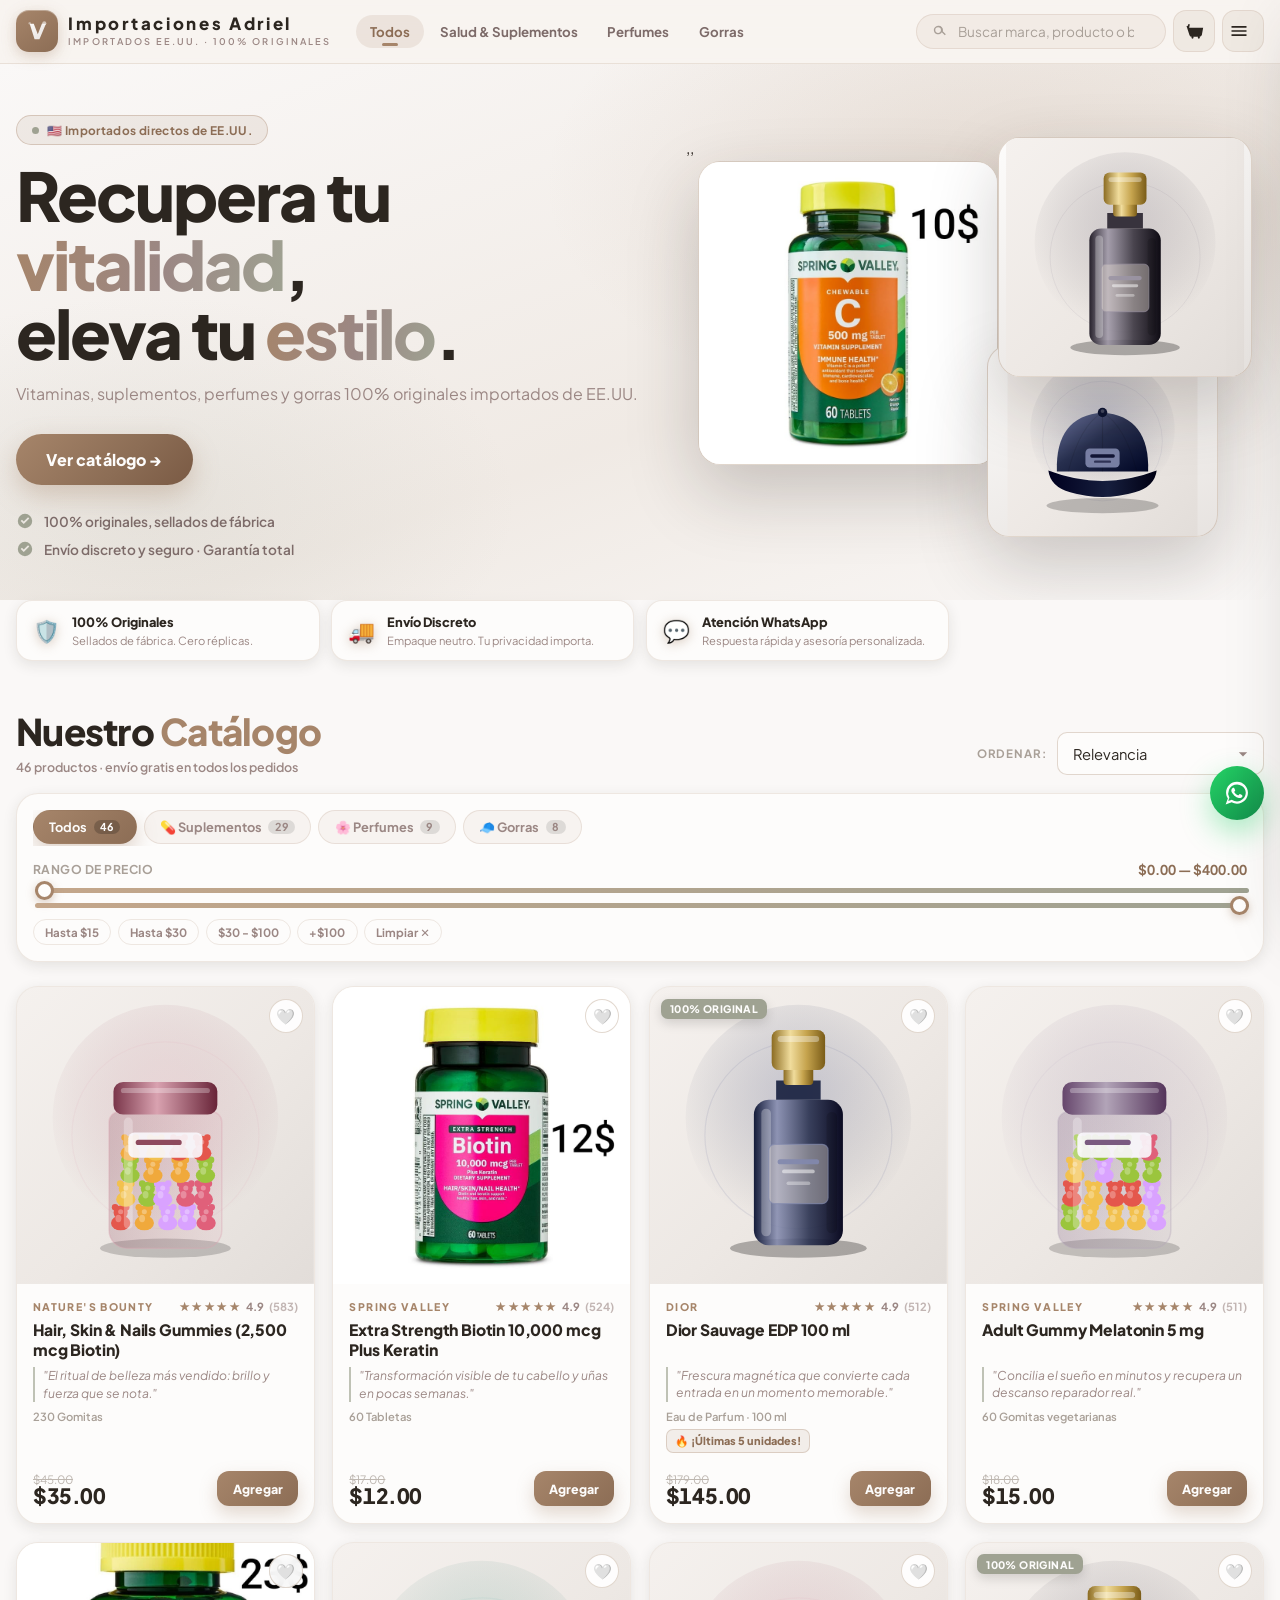
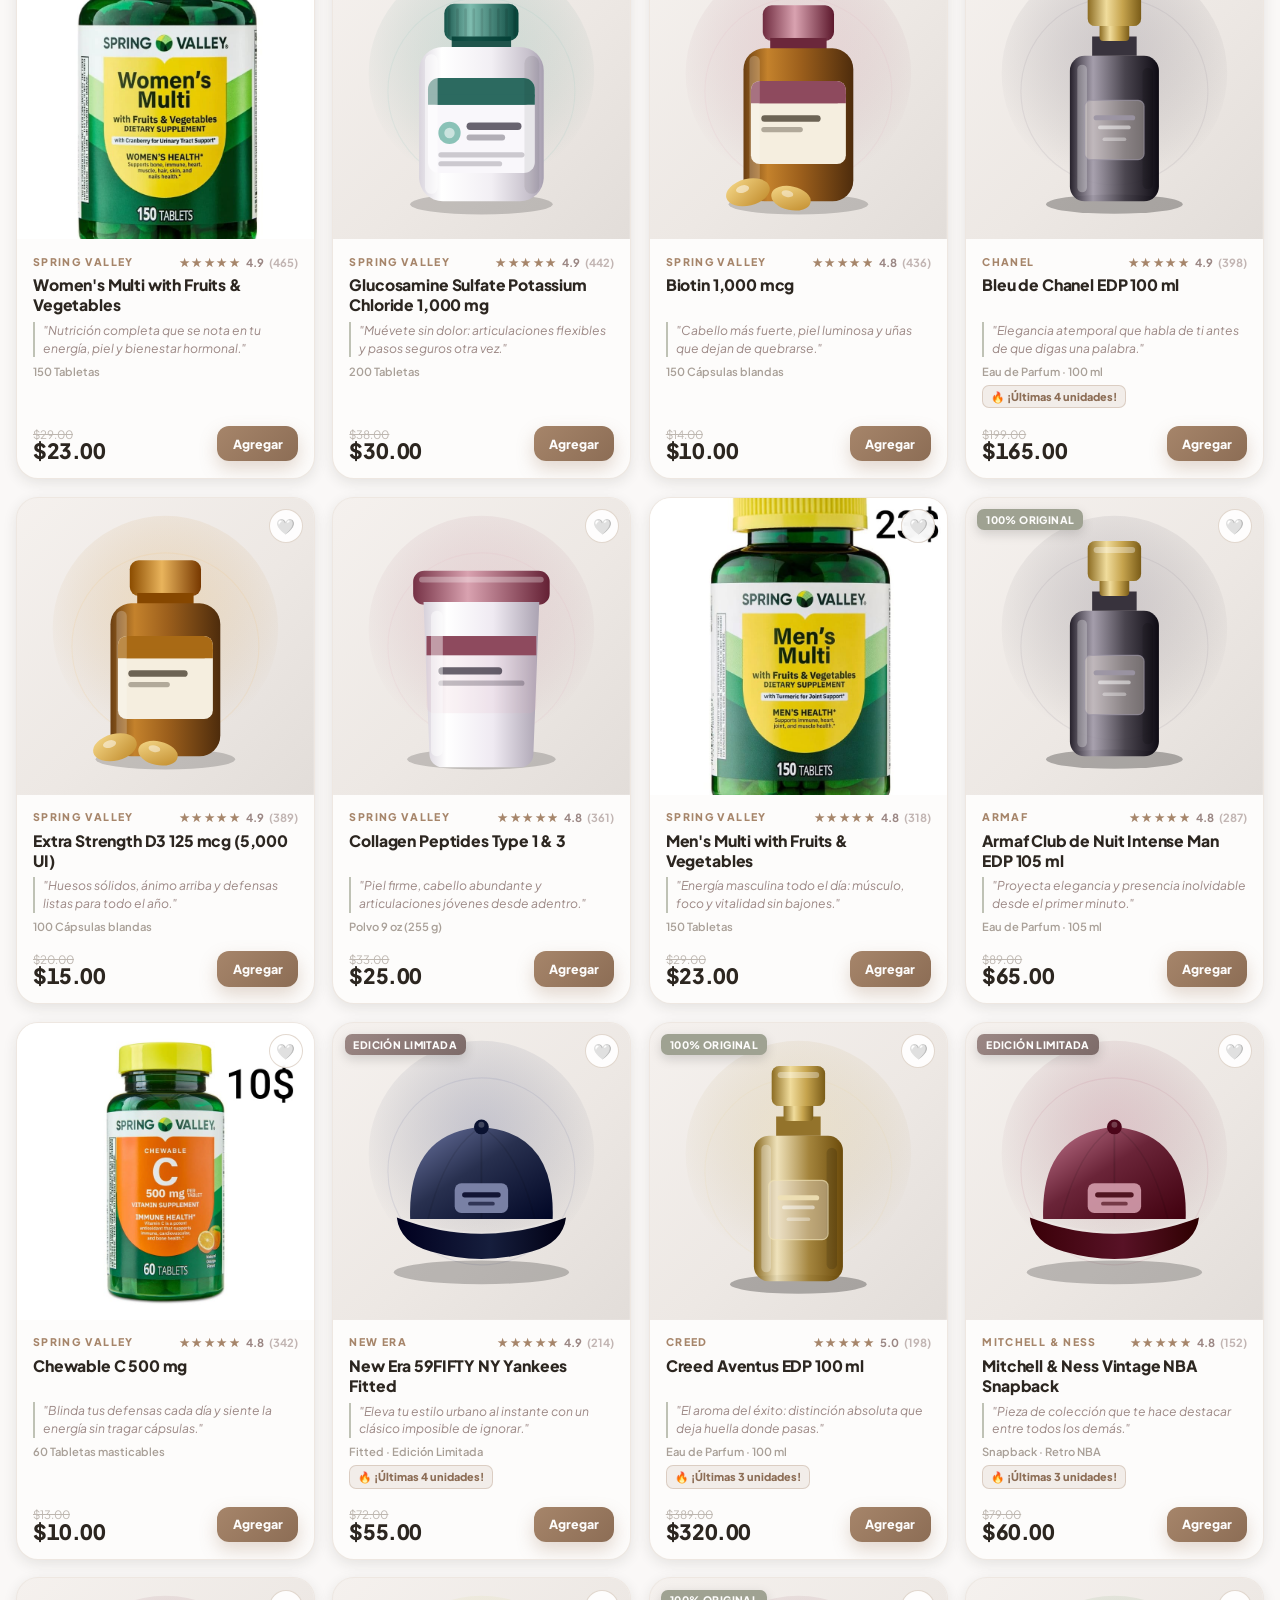
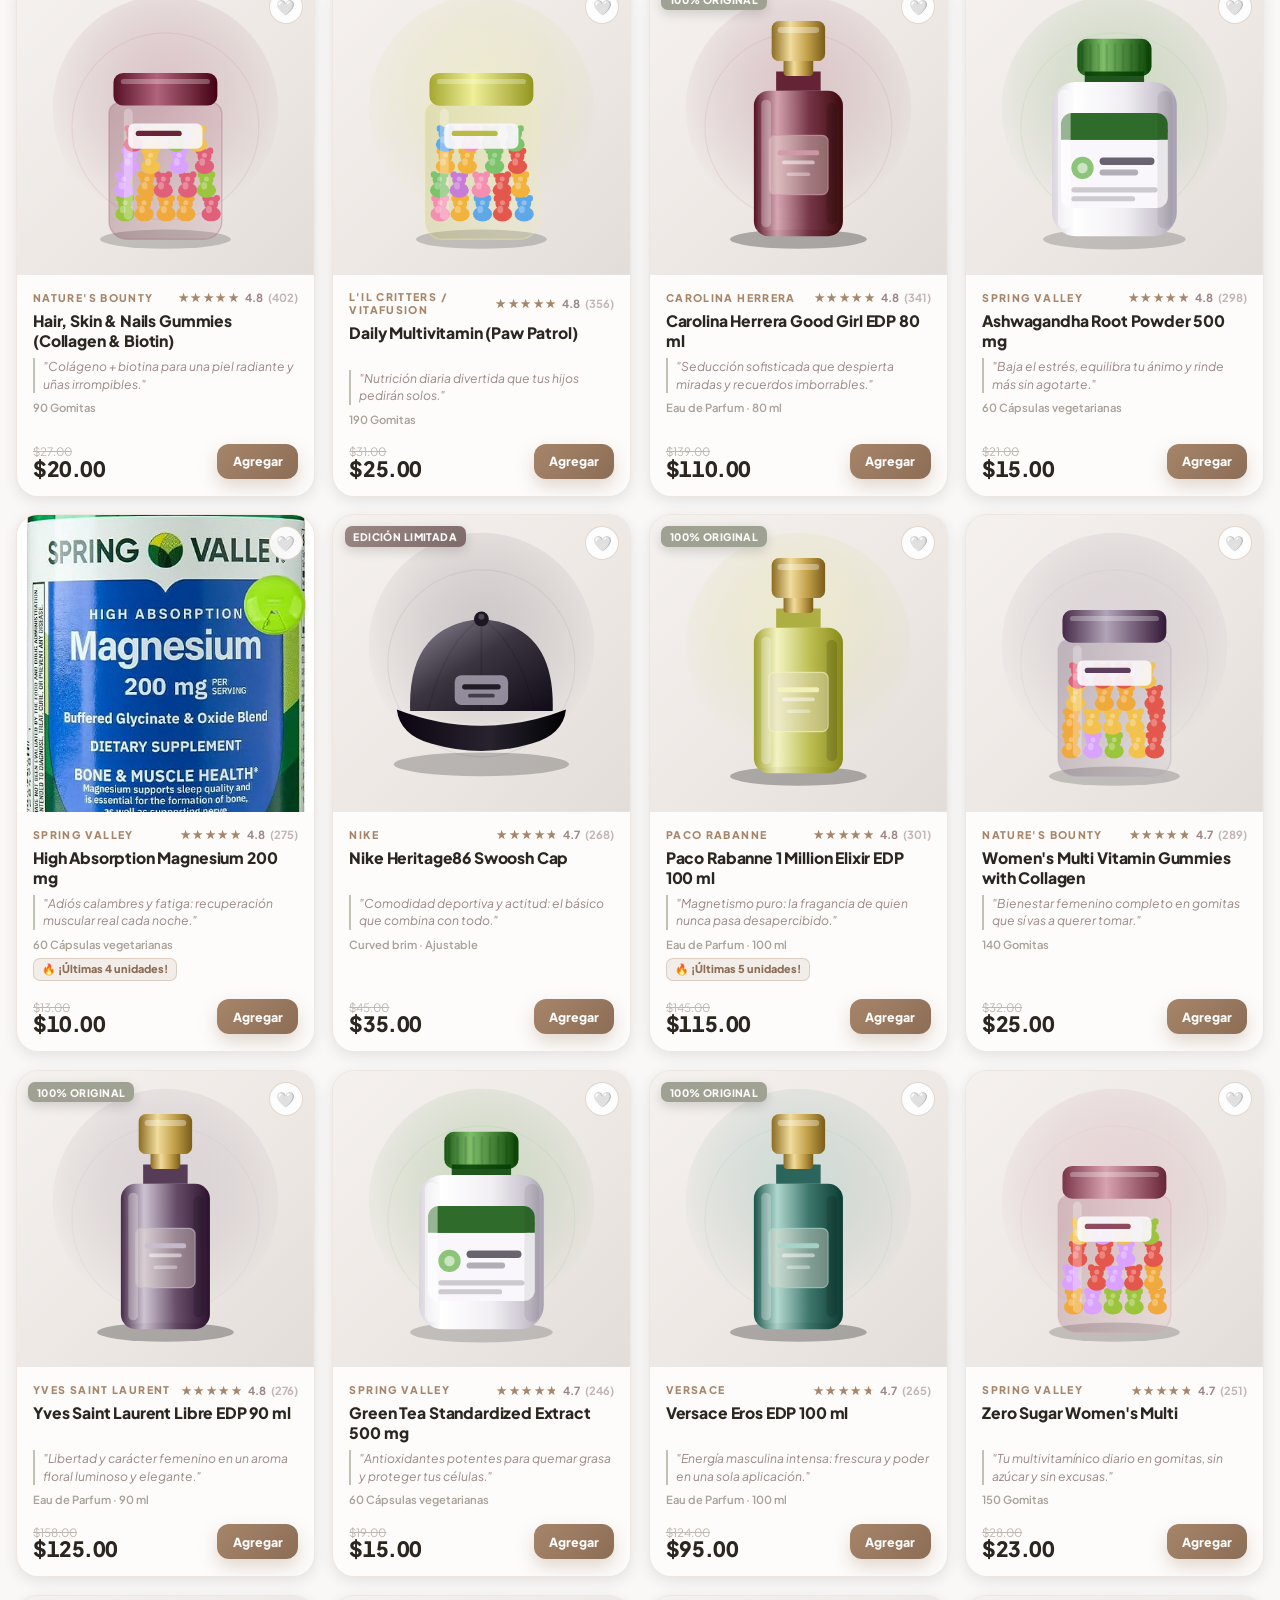
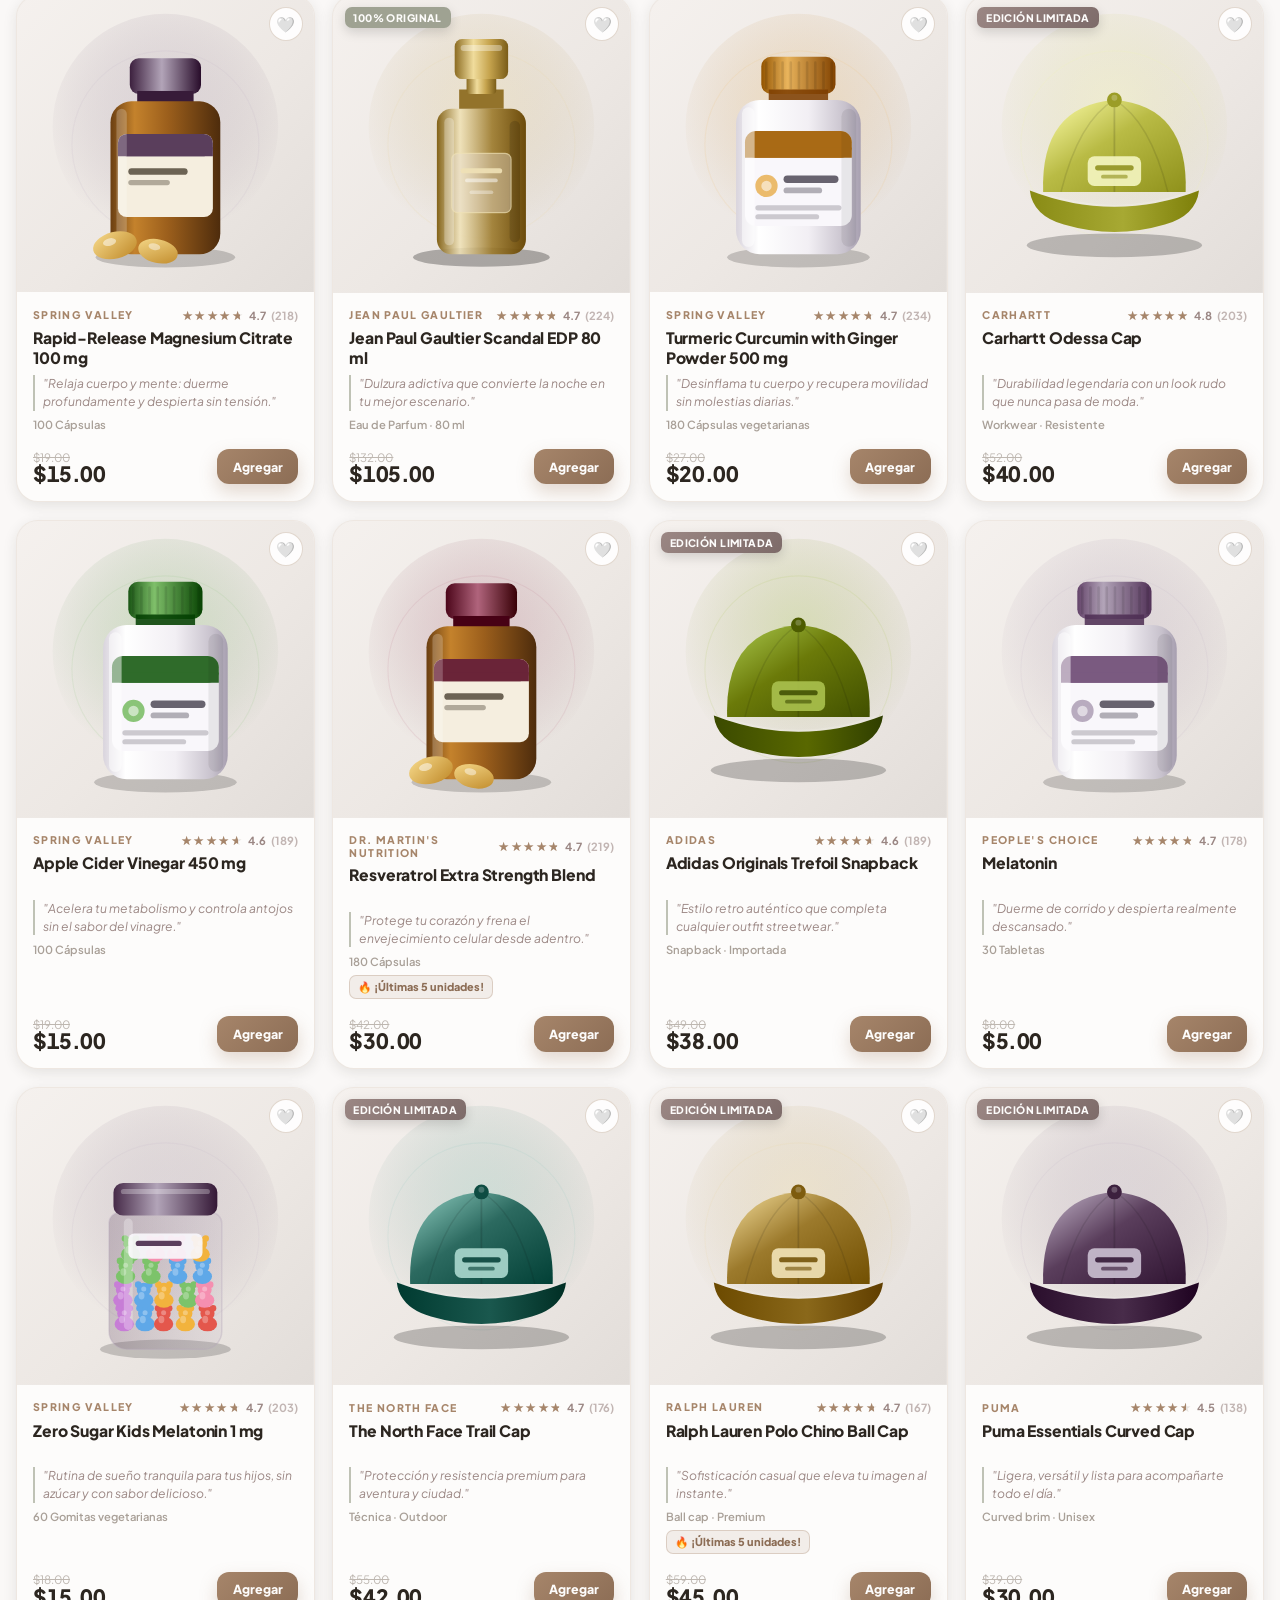
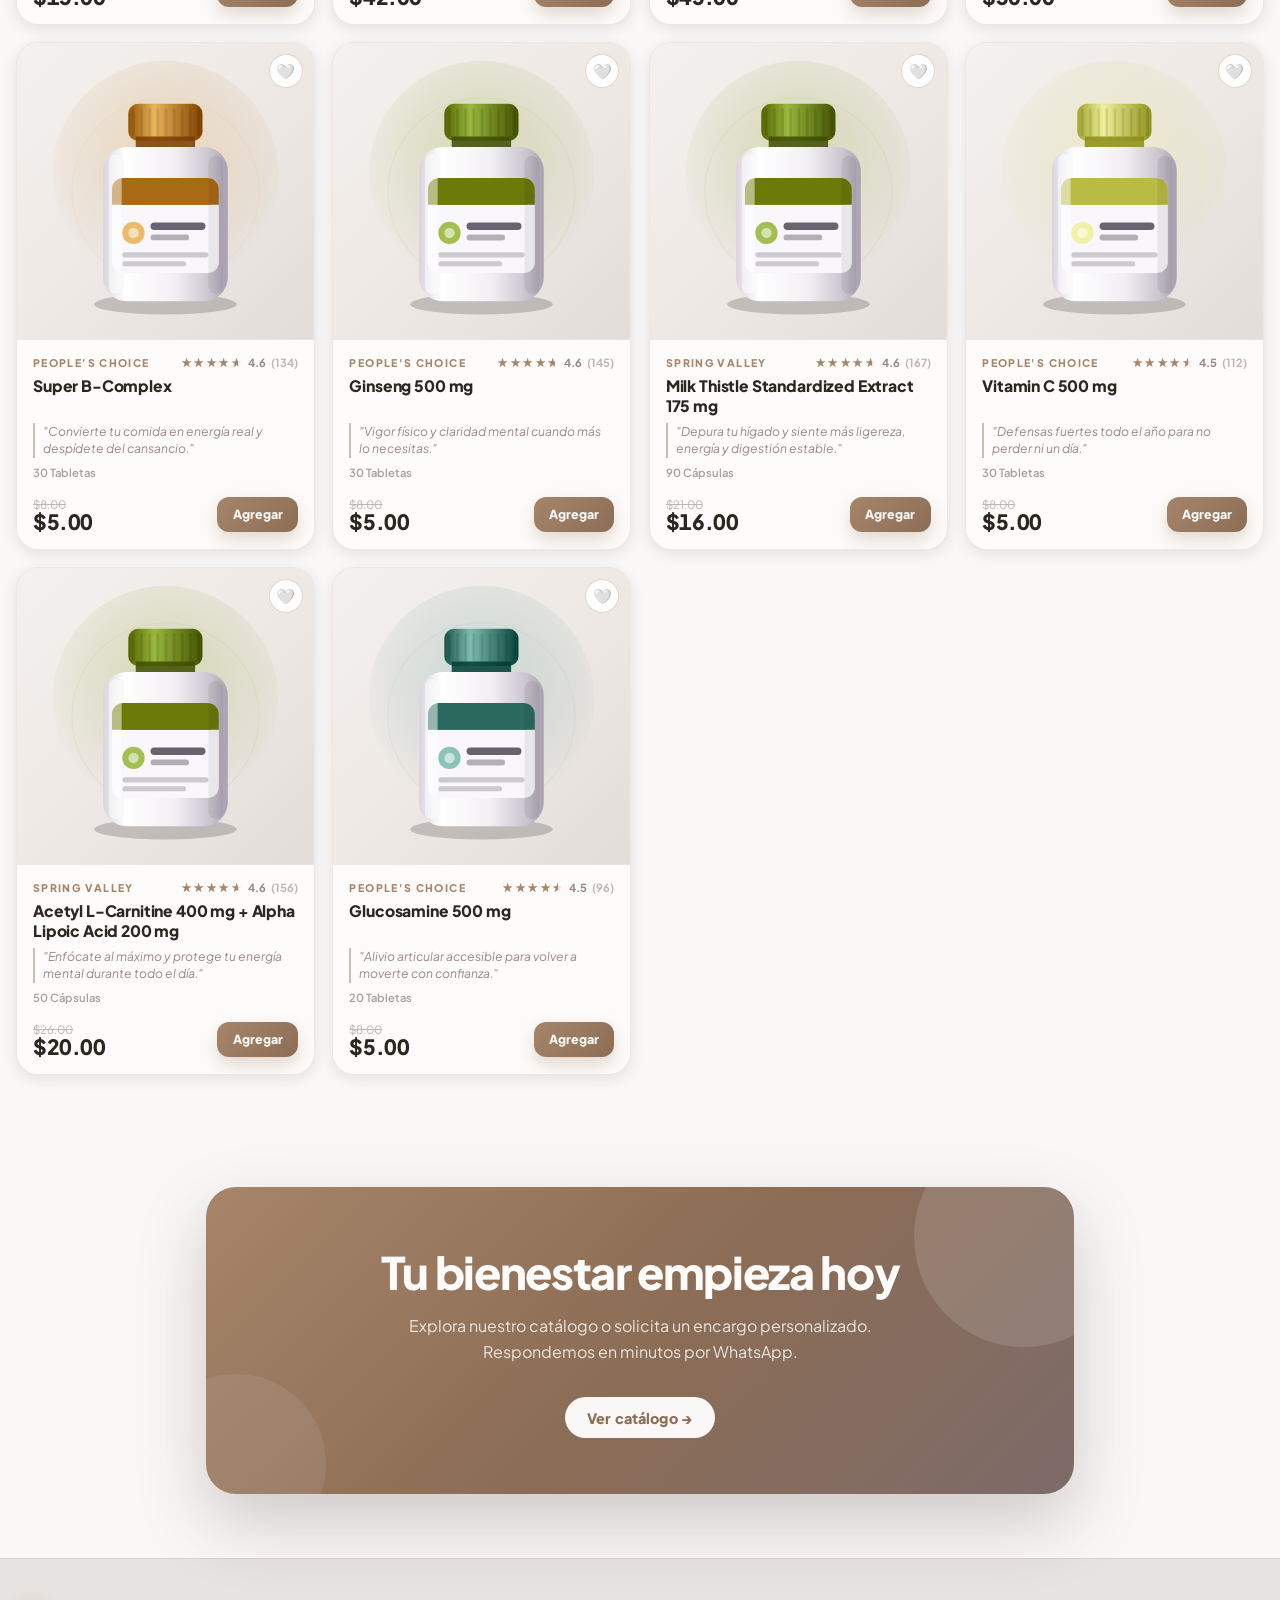
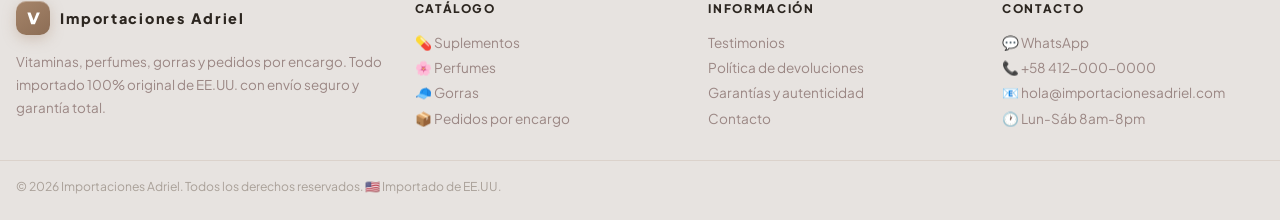
==== commit 40481815: "se separaron scripts, se creo el json de los productos" ====
--- a/index.html
+++ b/index.html
@@ -69,12 +69,6 @@
           </svg>
           <span class="cart-badge" id="cartBadge" style="display:none">0</span>
         </button>
-        <button id="adminBtn" class="icon-btn" aria-label="Panel administrativo" title="Panel Admin">
-          <svg viewBox="0 0 24 24" aria-hidden="true">
-            <path
-              d="M12 8.5A3.5 3.5 0 1015.5 12 3.5 3.5 0 0012 8.5zm9 4.9V10.6l-2.2-.4a7.6 7.6 0 00-.8-1.9l1.3-1.8-2-2-1.8 1.3a7.6 7.6 0 00-1.9-.8L13.4 3h-2.8l-.4 2.2a7.6 7.6 0 00-1.9.8L6.5 4.7l-2 2L5.8 8.5a7.6 7.6 0 00-.8 1.9l-2.2.4v2.8l2.2.4a7.6 7.6 0 00.8 1.9l-1.3 1.8 2 2 1.8-1.3a7.6 7.6 0 001.9.8l.4 2.2h2.8l.4-2.2a7.6 7.6 0 001.9-.8l1.8 1.3 2-2-1.3-1.8a7.6 7.6 0 00.8-1.9z" />
-          </svg>
-        </button>
         <button id="menuBtn" class="icon-btn" aria-label="Menú" aria-expanded="false" style="display:flex"
           aria-controls="mobileNav">
           <svg viewBox="0 0 24 24" aria-hidden="true">
@@ -387,7 +381,6 @@
     </div>
     <div class="footer-bottom">
       <p>© <span id="year"></span> Importaciones Adriel. Todos los derechos reservados. 🇺🇸 Importado de EE.UU.</p>
-      <button class="footer-admin" id="adminBtnFooter" aria-label="Acceso administrativo">⚙ Panel Admin</button>
     </div>
   </footer>
 
@@ -446,33 +439,6 @@
     </div>
   </div>
 
-  <!-- ══════════ PANTALLA ADMIN ══════════ -->
-  <div id="adminView" class="hidden"
-    style="background:var(--bg, #FDFCFB); min-height:100vh; height:100vh; overflow-y:auto; position:fixed; top:0; left:0; right:0; z-index:99999; padding:2rem 1rem;">
-    <div style="max-width: 1200px; margin: 0 auto; position: relative;">
-      <button class="btn btn-ghost" data-close-admin aria-label="Cerrar panel" style="margin-bottom: 1rem;">← Volver a
-        la tienda</button>
-      <div id="adminBody"></div>
-    </div>
-  </div>
-
-  <!-- ══════════ MODAL PIN ══════════ -->
-  <div class="modal" id="pinModal" role="dialog" aria-modal="true" aria-label="Acceso admin">
-    <div class="modal-card modal-sm">
-      <button class="close-btn abs" data-close="pinModal" aria-label="Cerrar">✕</button>
-      <div class="p-6 sm:p-8 text-center" style="padding:2rem 1.5rem;text-align:center;">
-        <span class="pin-lock" aria-hidden="true">🔐</span>
-        <h3 style="font-size:1.2rem;font-weight:900;margin:.8rem 0 .4rem;color:var(--ink);">Acceso restringido</h3>
-        <p style="font-size:.85rem;color:var(--clay);margin:0 0 1.2rem;">Ingresa el PIN del administrador.</p>
-        <input id="pinInput" type="password" inputmode="numeric" maxlength="8" class="input"
-          style="text-align:center;font-size:1.4rem;letter-spacing:.5em;" placeholder="••••" aria-label="PIN" />
-        <p class="pin-error hidden" id="pinError">PIN incorrecto. Intenta de nuevo.</p>
-        <button class="btn btn-primary btn-block" id="pinSubmit" style="margin-top:1rem;">Entrar al panel</button>
-        <!-- <p style="font-size:.72rem;color:var(--stone);margin-top:.8rem;">PIN de demostración: <strong style="color:var(--sand-2);">1234</strong></p> -->
-      </div>
-    </div>
-  </div>
-
   <!-- ══════════ PRUEBA SOCIAL ══════════ -->
   <!-- <div class="proof" id="proofBox" aria-live="polite" aria-label="Actividad reciente"></div> -->
 
@@ -487,7 +453,9 @@
     </svg>
   </a>
 
-  <script src="script.js"></script>
+  <script src="js/art-engine.js"></script>
+  <script src="js/common.js"></script>
+  <script src="js/store.js"></script>
 </body>
 
 </html>
--- a/styles.css
+++ b/styles.css
@@ -534,3 +534,31 @@
   * { animation-duration: .01ms !important; animation-iteration-count: 1 !important; transition-duration: .01ms !important; }
   .product-card { opacity: 1; transform: none; }
 }
+
+/* ═══════════════════════════════════════════════════
+   PÁGINA ADMIN (admin.html · enlace privado)
+   ═══════════════════════════════════════════════════ */
+.adm-page { background: var(--pearl-3, #F7F5F3); min-height: 100vh; }
+
+/* Login */
+.adm-login-wrap { min-height: 100vh; display: grid; place-items: center; padding: 1.5rem 1rem; }
+.adm-login-card { background: var(--white, #fff); border: 1.5px solid var(--line); border-radius: var(--r-lg, 20px); box-shadow: 0 24px 60px rgba(58,53,64,.14); padding: 2.4rem 2rem; width: min(400px, 100%); text-align: center; display: grid; gap: .35rem; justify-items: center; }
+.adm-login-card h1 { font-size: 1.3rem; font-weight: 900; color: var(--ink); margin: .6rem 0 0; letter-spacing: -.02em; }
+.adm-login-card p { font-size: .84rem; color: var(--clay); margin: 0 0 1rem; }
+.adm-login-card .input { width: 100%; }
+.adm-login-card .btn { margin-top: .6rem; }
+.adm-back { margin-top: 1rem; font-size: .78rem; color: var(--stone); text-decoration: none; }
+.adm-back:hover { color: var(--sand-2); }
+
+/* Barra superior del panel */
+.adm-topbar { position: sticky; top: 0; z-index: 30; background: rgba(253,252,251,.92); backdrop-filter: blur(10px); border-bottom: 1.5px solid var(--line); }
+.adm-topbar-inner { max-width: 1200px; margin: 0 auto; padding: .8rem 1.2rem; display: flex; align-items: center; justify-content: space-between; gap: .8rem; flex-wrap: wrap; }
+.adm-topbar-inner strong { font-size: .95rem; font-weight: 900; color: var(--ink); display: block; }
+.adm-topbar-inner span { font-size: .72rem; color: var(--clay); }
+.adm-container { max-width: 1200px; margin: 0 auto; padding: 0 1rem 3rem; }
+.adm-container .adm-head { padding-left: 0; padding-right: 0; }
+.adm-container .adm-tabs { padding-left: 0; padding-right: 0; }
+.adm-container .adm-body { padding-left: 0; padding-right: 0; }
+
+/* Estado del catálogo (origen / versión / cambios sin publicar) */
+.adm-cat-status { display: flex; flex-wrap: wrap; gap: .5rem .9rem; align-items: center; font-size: .76rem; color: var(--clay-2); background: rgba(166,133,106,.07); border: 1px dashed var(--line-2); border-radius: 10px; padding: .55rem .8rem; margin-bottom: 1rem; }
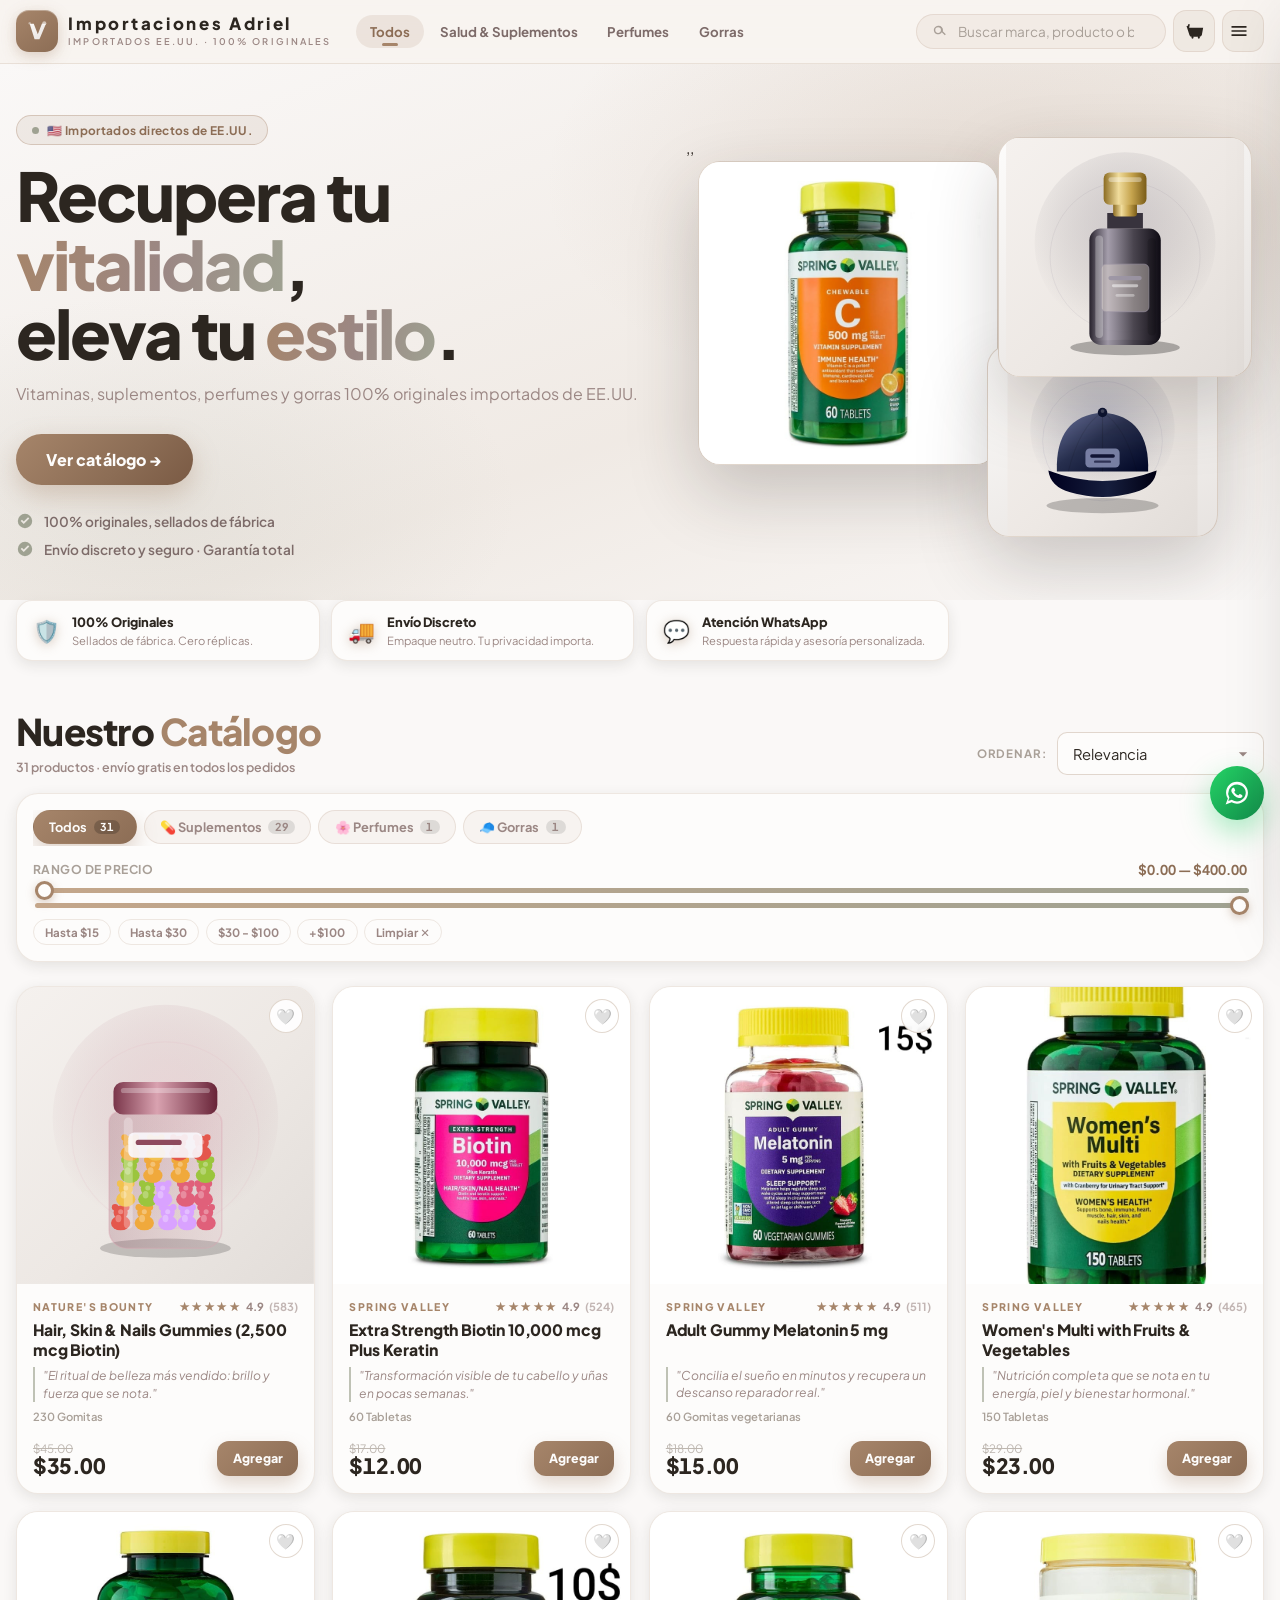
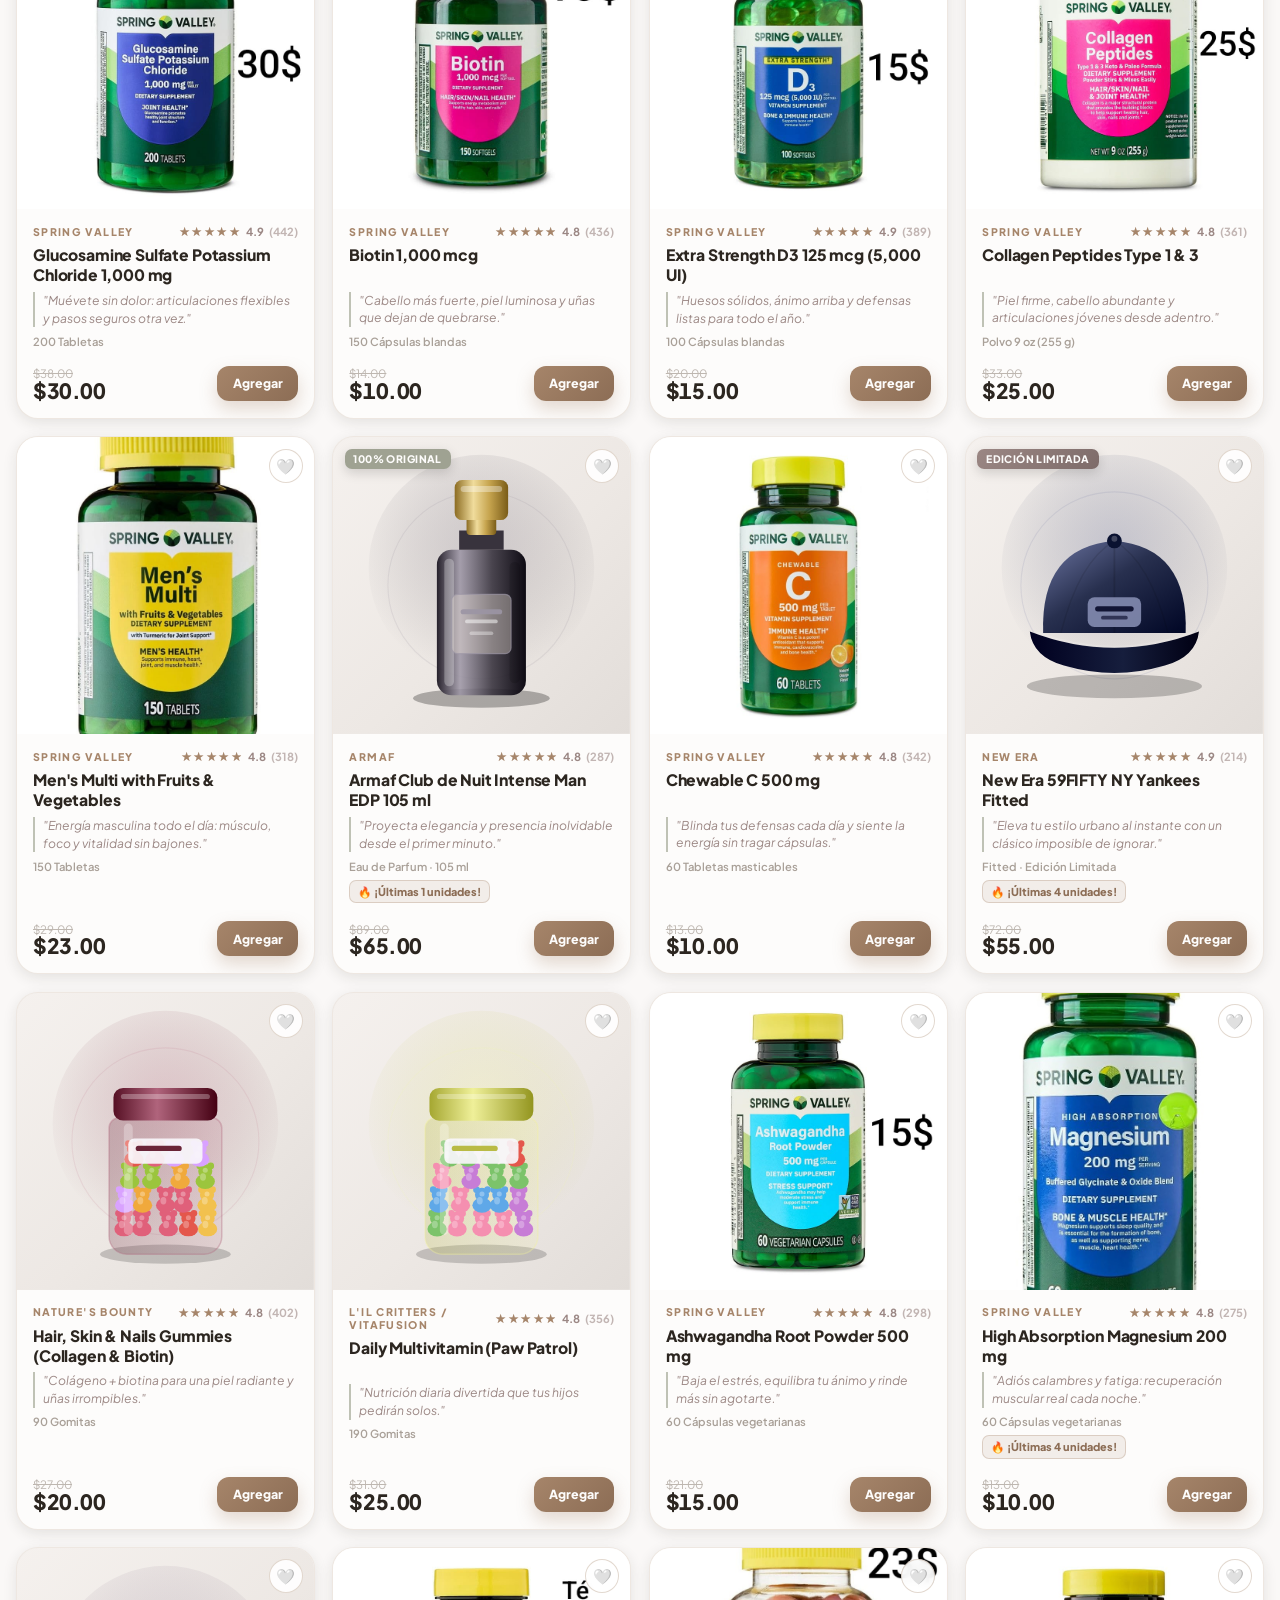
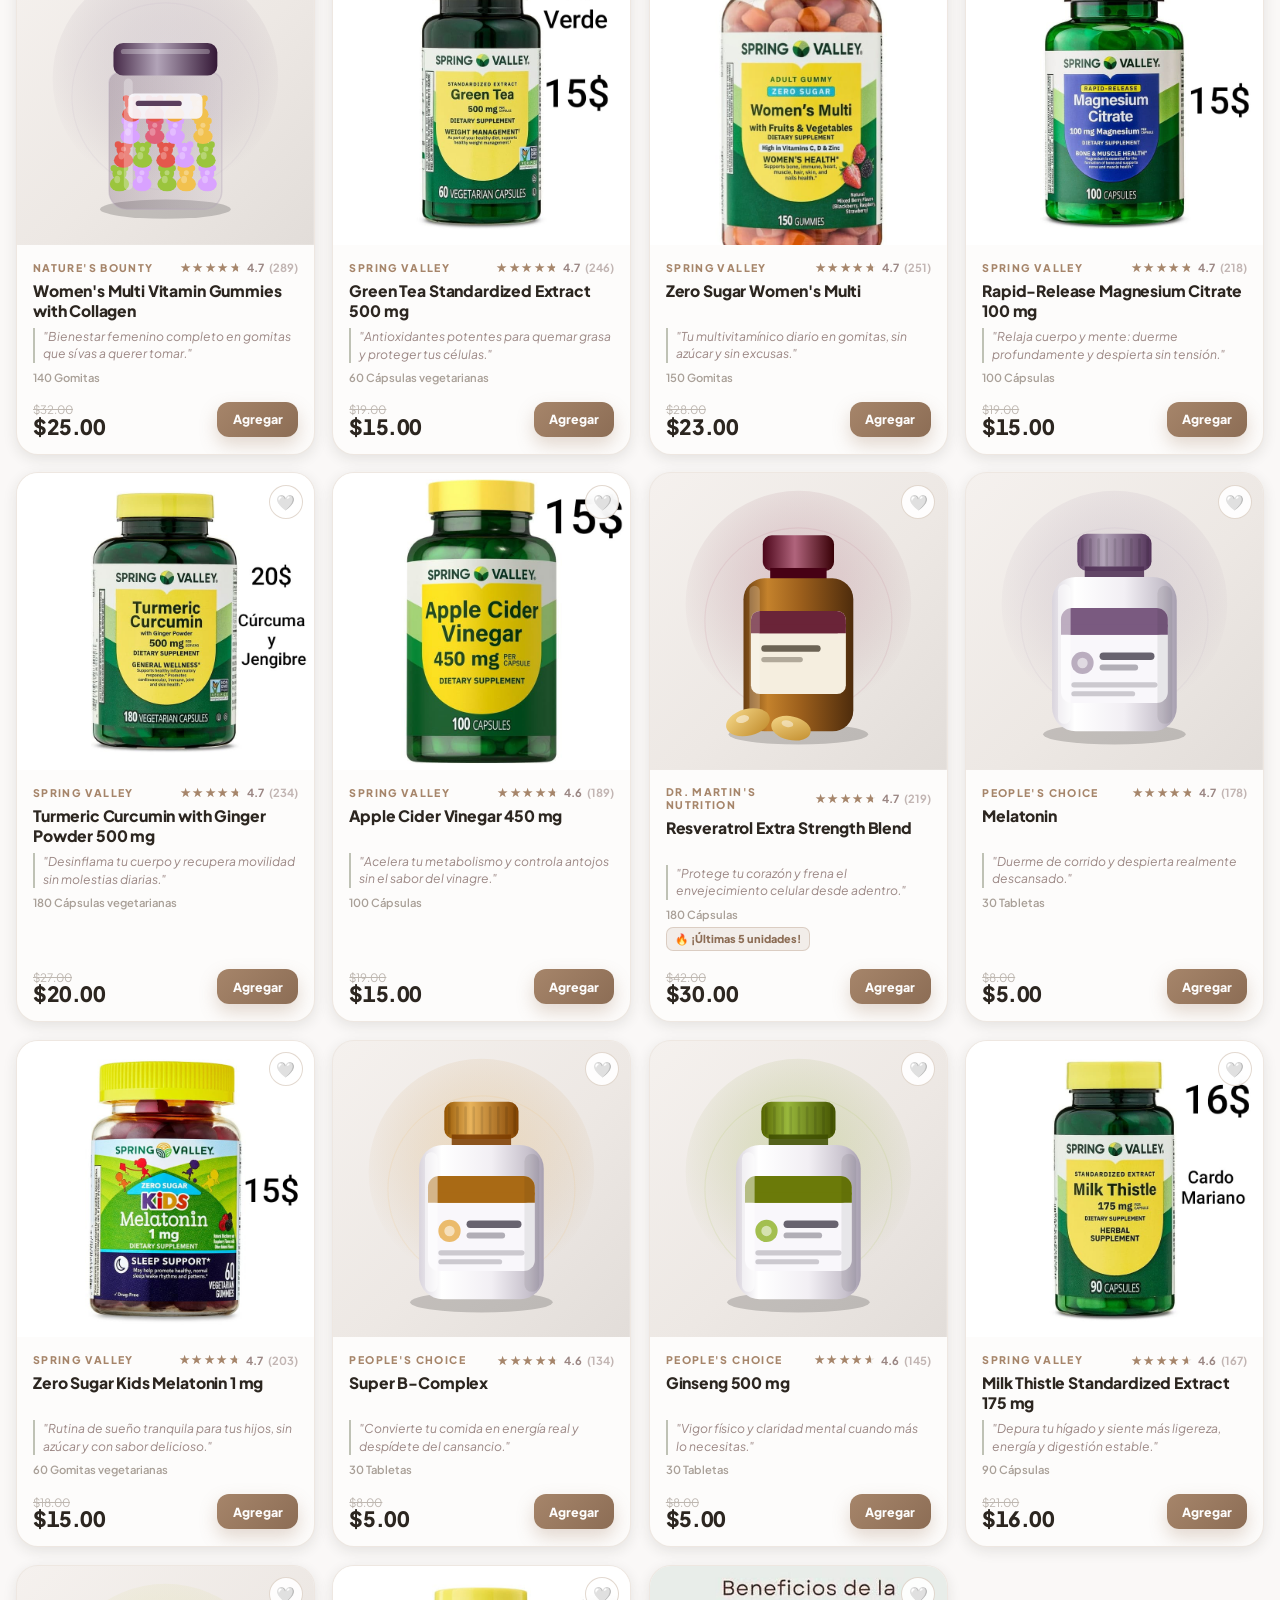
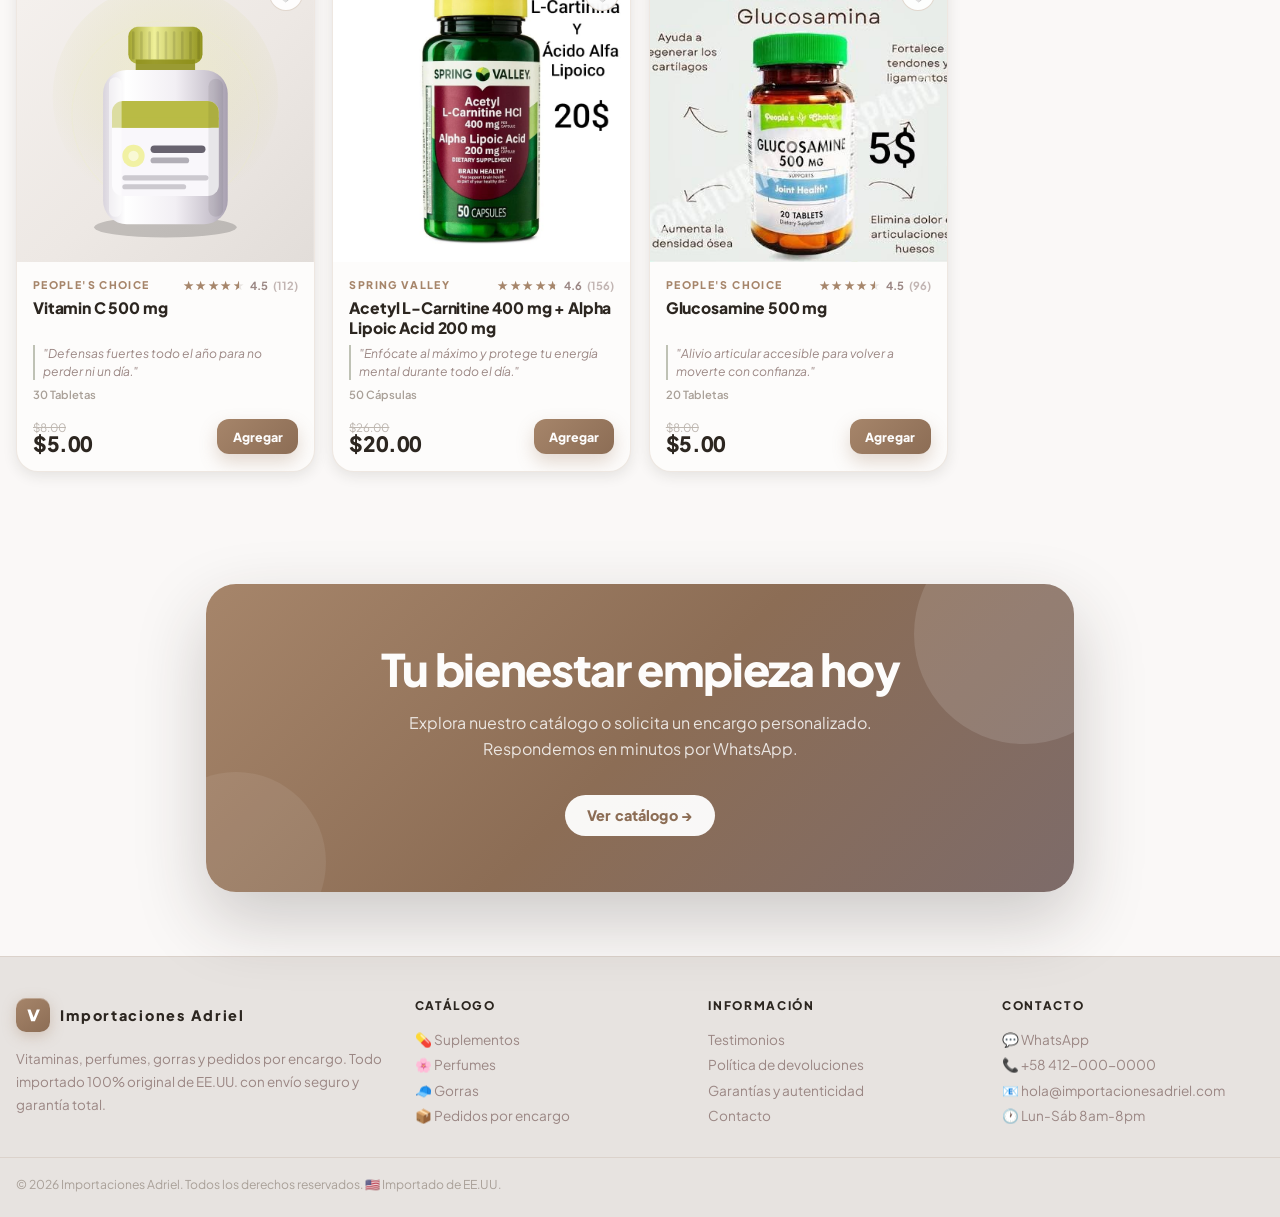
==== commit 21ee332e: "cambiado la descripcion del meta DESCRIPTION" ====
--- a/index.html
+++ b/index.html
@@ -6,7 +6,7 @@
   <meta name="viewport" content="width=device-width, initial-scale=1.0" />
   <title>Importaciones Adriel · Productos Importados 100% Originales de EE.UU.</title>
   <meta name="description"
-    content="Vitaminas, suplementos, perfumes y gorras importadas 100% originales de EE.UU. Pedidos por encargo de Amazon, Shein y más. Envío seguro y garantía total." />
+    content="Vitaminas, suplementos, perfumes y gorras importadas 100% originales de EE.UU. Envío seguro y garantía total." />
   <link rel="icon"
     href="data:image/svg+xml,%3Csvg xmlns='http://www.w3.org/2000/svg' viewBox='0 0 64 64'%3E%3Crect width='64' height='64' rx='16' fill='%23A6856A'/%3E%3Cpath d='M16 18h9l11 26 11-26h9L38 50h-10z' fill='%23FDFCFB'/%3E%3C/svg%3E" />
   <link rel="stylesheet" href="styles.css" />
